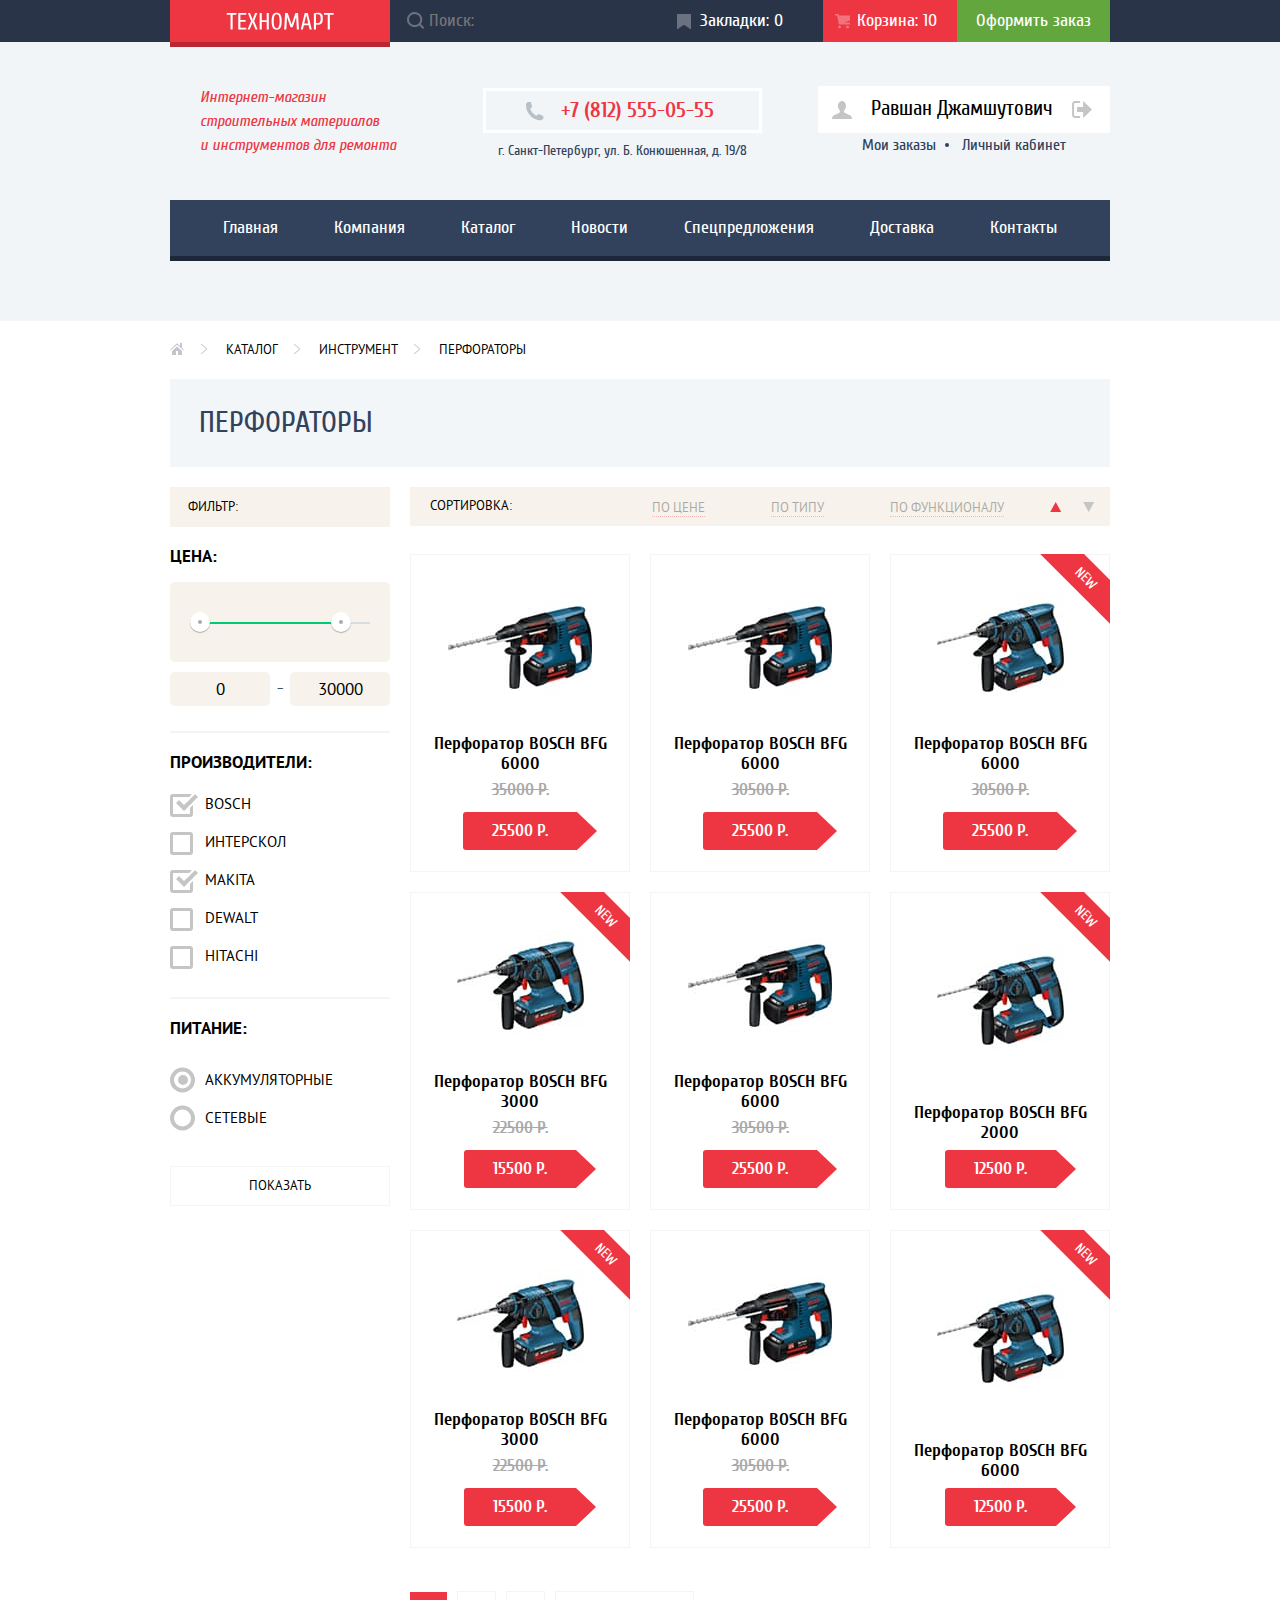
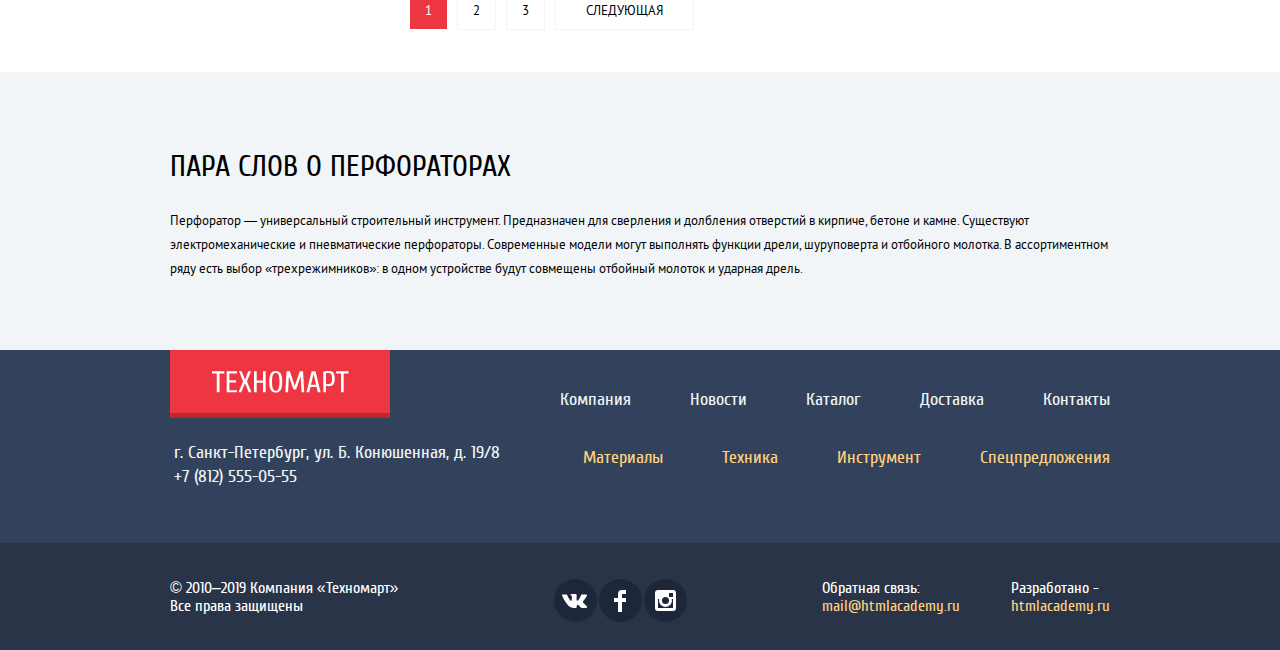
==== catalog.html @ 38447648 "Префиксы и минификация" ====
<!DOCTYPE html>
<html lang="ru">

<head>
  <meta charset="UTF-8" />
  <title>HTML Academy: Каталог</title>
  <link rel="stylesheet" href="css/normalize.css">
  <link rel="stylesheet" href="css/style.min.css">
</head>

<body class="page-body">
  <header class="header">
    <!-- HEADER -->
    <div class="header-top-wrapper">
      <div class="header-top container">
        <!-- Изображение-заглушка - логотип сайта -->
        <a class="header-logo" href="index.html"><img class="header-logo-img" src="img/header-logo.svg"
            alt="Логотип" /></a>

        <form class="search-form">
          <button class="main-search-btn" type="submit"><span class="visually-hidden">Найти</span></button>
          <input class="main-search" type="search" placeholder="Поиск:" id="search-input">
          <label class="visually-hidden" for="search-input">Введите название товара или раздела</label>
        </form>


        <!-- Ссылки на страницы: закладки, корзина и оформление заказа -->
        <a class="marks-link" href="">Закладки: 0</a>
        <a class="filled-cart cart-link" href="">Корзина: 10</a>
        <a class="checkout-link" href="">Оформить заказ</a>
      </div>
    </div>

    <div class="header-middle-wrapper container">
      <p class="header-slogan">
        <i class="header-slogan-text">Интернет-магазин строительных материалов <br>
          и инструментов для ремонта</i>
      </p>

      <!-- Секция: Как нас найти -->
      <div class="header-location">
        <h2 class="header-location-title visually-hidden">Как нас найти</h2>
        <a class="header-phone" href="tel:+78125550555">+7 (812) 555-05-55</a>
        <p class="header-adress">г. Санкт-Петербург, ул. Б. Конюшенная, д. 19/8</p>
      </div>

      <!-- Основное меню -->
      <div class="login catalog-login">
        <div class="user-links-wrapper">
          <a class="authorized-user" href="">Равшан Джамшутович</a>
          <a class="logout" href=""><span class="visually-hidden">Выйти</span></a>
        </div>
        <ul class="list-reset orders-personal-list">
          <li class="personal-list-item"><a class="orders" href="">Мои заказы</a></li>
          <li class="personal-list-item"><a class="personal-area" href="">Личный кабинет</a></li>
        </ul>
      </div>
    </div>

    <nav class="main-nav container">
      <ul class="list-reset main-nav-list">
        <li class="main-nav-item"><a class="main-nav-link" href="index.html">Главная</a></li>
        <li class="main-nav-item"><a class="main-nav-link" href="">Компания</a></li>
        <li class="main-nav-item"><a class="main-nav-link" href="catalog.html">Каталог</a></li>
        <li class="main-nav-item"><a class="main-nav-link" href="">Новости</a></li>
        <li class="main-nav-item"><a class="main-nav-link" href="">Спецпредложения</a></li>
        <li class="main-nav-item"><a class="main-nav-link" href="">Доставка</a></li>
        <li class="main-nav-item"><a class="main-nav-link" href="">Контакты</a></li>
      </ul>
    </nav>
  </header>

  <main>
    <!-- MAIN -->
    <div class="catalog-content-wrapper container">
      <div class="crumbs-title-wrapper">
        <h1 class="title catalog-product-title">Перфораторы</h1>

        <!-- "Хлебные крошки" -->
        <ul class="list-reset bread-crumbs">
          <li class="bread-crumbs-item">
            <a class="bread-crumbs-link tohome-link" href="index.html"><span class="visually-hidden">На
                главную</span></a>
          </li>
          <li class="bread-crumbs-item">
            <a class="bread-crumbs-link" href="catalog.html">Каталог</a>
          </li>
          <li class="bread-crumbs-item">
            <a class="bread-crumbs-link" href="">Инструмент</a>
          </li>
          <li class="bread-crumbs-item">
            <a class="bread-crumbs-link" href="">Перфораторы</a>
          </li>
        </ul>
      </div>

      <div class="filter-sort-product-wrapper">
        <!-- Фильтр товаров -->
        <section class="product-filter">
          <h2 class="product-filter-title">Фильтр:</h2>

          <form class="filter-price-slider" action="https://echo.htmlacademy.ru" method="get" target="_blank">
            <fieldset class="filter-fieldset filter-price">
              <legend class="filter-legend">Цена:</legend>

              <div class="range-filter">
                <div class="range-controls">
                  <div class="scale">
                    <div class="bar" style="
                      width: 70%;
                      margin-left: 10%;
                      "></div>
                  </div>
                  <div class="toggle toggle-min" tabindex="0" style="
                  left: 9%;
                  "></div>
                  <div class="toggle toggle-max" tabindex="0" style="
                  left: 73%;
                  "></div>
                </div>

                <div class="price-controls">
                  <input class="min-price" type="number" name="min-price" value="0">
                  <input class="max-price" type="number" name="max-price" value="30000">
                </div>
              </div>
            </fieldset>

            <fieldset class="filter-fieldset filter-producers">

              <legend class="filter-legend">Производители:</legend>
              <ul class="list-reset filter-list">
                <li class="filter-option filter-checkbox">
                  <input class="visually-hidden filter-input-checkbox filter-input" type="checkbox" name="bosch"
                    id="filter-bosch" checked>
                  <label class="filter-label" for="filter-bosch">Bosch</label>
                </li>
                <li class="filter-option filter-checkbox">
                  <input class="visually-hidden filter-input-checkbox filter-input" type="checkbox" name="interscol"
                    id="filter-interscol">
                  <label class="filter-label" for="filter-interscol">Интерскол</label>
                </li>
                <li class="filter-option filter-checkbox">
                  <input class="visually-hidden filter-input-checkbox filter-input" type="checkbox" name="makita"
                    id="filter-makita" checked>
                  <label class="filter-label" for="filter-makita">Makita</label>
                </li>
                <li class="filter-option filter-checkbox">
                  <input class="visually-hidden filter-input-checkbox filter-input" type="checkbox" name="dewalt"
                    id="filter-dewalt">
                  <label class="filter-label" for="filter-dewalt">DeWalt</label>
                </li>
                <li class="filter-option filter-checkbox">
                  <input class="visually-hidden filter-input-checkbox filter-input" type="checkbox" name="hitachi"
                    id="filter-hitachi">
                  <label class="filter-label" for="filter-hitachi">Hitachi</label>
                </li>
              </ul>
            </fieldset>

            <fieldset class="filter-fieldset filter-power-supply">
              <legend class="filter-legend">Питание:</legend>
              <ul class="list-reset filter-list">
                <li class="filter-option filter-radio">
                  <input class="visually-hidden filter-input-radio filter-input" type="radio" name="product-group"
                    value="accumulating" id="filter-accumulator" checked>
                  <label class="filter-label" for="filter-accumulator">Аккумуляторные</label>
                </li>
                <li class="filter-option filter-radio">
                  <input class="visually-hidden filter-input-radio filter-input" type="radio" name="product-group"
                    value="filter-mains" id="filter-mains">
                  <label class="filter-label" for="filter-mains">Сетевые</label>
                </li>
              </ul>
            </fieldset>
            <button type="submit" class="filter-button button">Показать</button>
          </form>
        </section>

        <div class="sort-product-wrapper">
          <!-- Сортировка товаров -->
          <section class="product-sort">
            <h2 class="product-sort-title">Сортировка:</h2>

            <!-- Список ссылок сортировки товаров -->
            <ul class="list-reset product-sort-list">
              <li class="product-sort-item">
                <a class="product-sort-link" href="">По цене</a>
              </li>
              <li class="product-sort-item">
                <a class="product-sort-link" href="">По типу</a>
              </li>
              <li class="product-sort-item">
                <a class="product-sort-link" href="">По функционалу</a>
              </li>
              <li class="product-sort-item">
                <a class="product-sort-link product-sort-more sort-active" href="">
                  <span class="visually-hidden">По возростанию</span>
                  <svg width="12" height="10" fill="#C5C5C5">
                    <path d=" M5.7 0l5.5 10H.2" /></svg>
                </a>
              </li>
              <li class="product-sort-item">
                <a class="product-sort-link product-sort-less" href="">
                  <span class="visually-hidden">По убыванию</span>
                  <svg width="12" height="10" viewBox="0 0 12 10" fill="#C5C5C5">
                    <path d=" M5.66241 10L0.162415 0H11.1624" />
                  </svg>

                </a>
              </li>
            </ul>
          </section>

          <!-- Список товаров -->
          <section class="product-catalog">
            <h2 class="main-product-list-title visually-hidden">Список инструментов</h2>
            <ul class="list-reset product-list">
              <li class="products-item">
                <article class="product-card">
                  <h3 class="product-card-title">Перфоратор BOSCH BFG 6000</h3>
                  <img class="product-img" src="img/popular-product-img-3.jpg" width="184" height="164"
                    alt="Товар перфоратор модели BOSCH BFG 9000">
                  <del class="product-card-old-price">35000 Р.</del>
                  <ins class="product-card-price">25500 Р.</ins>
                  <div class="product-card-buttons-wrapper">
                    <a class="button product-card-button-buy" href="">Купить</a>
                    <a class="button product-card-button-tomarks" href="">В закладки</a>
                  </div>
                </article>
              </li>
              <li class="products-item">
                <article class="product-card">
                  <h3 class="product-card-title">Перфоратор BOSCH BFG 6000</h3>
                  <img class="product-img" src="img/popular-product-img-3.jpg" width="127" height="112"
                    alt="Товар перфоратор модели BOSCH BFG 3000">
                  <del class="product-card-old-price">30500 Р.</del>
                  <ins class="product-card-price">25500 Р.</ins>
                  <div class="product-card-buttons-wrapper">
                    <a class="button product-card-button-buy" href="">Купить</a>
                    <a class="button product-card-button-tomarks" href="">В закладки</a>
                  </div>
                </article>
              </li>
              <li class="products-item new">
                <article class="product-card">
                  <h3 class="product-card-title">Перфоратор BOSCH BFG 6000</h3>
                  <img class="product-img" src="img/popular-product-img-2.jpg" width="144" height="128"
                    alt="Товар перфоратор модели BOSCH BFG 6000">
                  <del class="product-card-old-price">30500 Р.</del>
                  <ins class="product-card-price">25500 Р.</ins>
                  <div class="product-card-buttons-wrapper">
                    <a class="button product-card-button-buy" href="">Купить</a>
                    <a class="button product-card-button-tomarks" href="">В закладки</a>
                  </div>
                </article>
              </li>
              <li class="products-item new">
                <article class="product-card">
                  <h3 class="product-card-title">Перфоратор BOSCH BFG 3000</h3>
                  <img class="product-img" src="img/popular-product-img-2.jpg" width="184" height="164"
                    alt="Товар перфоратор модели BOSCH BFG 9000">
                  <del class="product-card-old-price">22500 Р.</del>
                  <ins class="product-card-price">15500 Р.</ins>
                  <div class="product-card-buttons-wrapper">
                    <a class="button product-card-button-buy" href="">Купить</a>
                    <a class="button product-card-button-tomarks" href="">В закладки</a>
                  </div>
                </article>
              </li>
              <li class="products-item">
                <article class="product-card">
                  <h3 class="product-card-title">Перфоратор BOSCH BFG 6000</h3>
                  <img class="product-img" src="img/popular-product-img-3.jpg" width="127" height="112"
                    alt="Товар перфоратор модели BOSCH BFG 3000">
                  <del class="product-card-old-price">30500 Р.</del>
                  <ins class="product-card-price">25500 Р.</ins>
                  <div class="product-card-buttons-wrapper">
                    <a class="button product-card-button-buy" href="">Купить</a>
                    <a class="button product-card-button-tomarks" href="">В закладки</a>
                  </div>
                </article>
              </li>
              <li class="products-item new">
                <article class="product-card">
                  <h3 class="product-card-title">Перфоратор BOSCH BFG 2000</h3>
                  <img class="product-img" src="img/popular-product-img-2.jpg" width="144" height="128"
                    alt="Товар перфоратор модели BOSCH BFG 6000">
                  <ins class="product-card-price">12500 Р.</ins>
                  <div class="product-card-buttons-wrapper">
                    <a class="button product-card-button-buy" href="">Купить</a>
                    <a class="button product-card-button-tomarks" href="">В закладки</a>
                  </div>
                </article>
              </li>
              <li class="products-item new">
                <article class="product-card">
                  <h3 class="product-card-title">Перфоратор BOSCH BFG 3000</h3>
                  <img class="product-img" src="img/popular-product-img-2.jpg" width="184" height="164"
                    alt="Товар перфоратор модели BOSCH BFG 9000">
                  <del class="product-card-old-price">22500 Р.</del>
                  <ins class="product-card-price">15500 Р.</ins>
                  <div class="product-card-buttons-wrapper">
                    <a class="button product-card-button-buy" href="">Купить</a>
                    <a class="button product-card-button-tomarks" href="">В закладки</a>
                  </div>
                </article>
              </li>
              <li class="products-item">
                <article class="product-card">
                  <h3 class="product-card-title">Перфоратор BOSCH BFG 6000</h3>
                  <img class="product-img" src="img/popular-product-img-3.jpg" width="127" height="112"
                    alt="Товар перфоратор модели BOSCH BFG 3000">
                  <del class="product-card-old-price">30500 Р.</del>
                  <ins class="product-card-price">25500 Р.</ins>
                  <div class="product-card-buttons-wrapper">
                    <a class="button product-card-button-buy" href="">Купить</a>
                    <a class="button product-card-button-tomarks" href="">В закладки</a>
                  </div>
                </article>
              </li>
              <li class="products-item new">
                <article class="product-card">
                  <h3 class="product-card-title">Перфоратор BOSCH BFG 6000</h3>
                  <img class="product-img" src="img/popular-product-img-2.jpg" width="144" height="128"
                    alt="Товар перфоратор модели BOSCH BFG 6000">
                  <ins class="product-card-price">12500 Р.</ins>
                  <div class="product-card-buttons-wrapper">
                    <a class="button product-card-button-buy" href="">Купить</a>
                    <a class="button product-card-button-tomarks" href="">В закладки</a>
                  </div>
                </article>
              </li>
            </ul>
            <!-- Пагинация -->
            <ul class="list-reset pagination">
              <li class="pagination-item">
                <a class="active-pagination pagination-link" href="catalog.html">1</a>
              </li>
              <li class="pagination-item">
                <a class="pagination-link" href="">2</a>
              </li>
              <li class="pagination-item">
                <a class="pagination-link" href="">3</a>
              </li>
              <li class="pagination-item">
                <a class="pagination-link pagination-next" href="">Следующая</a>
              </li>
            </ul>
          </section>
        </div>
      </div>
    </div>

    <section class="product-desc">
      <div class="product-desc-text container">
        <h2 class="title product-desc-title">Пара слов о перфораторах</h2>
        <p class="product-desc-text">Перфоратор — универсальный строительный инструмент. Предназначен для сверления и
          долбления отверстий в кирпиче, бетоне и камне.
          Существуют электромеханические и пневматические перфораторы. Современные модели могут выполнять функции дрели,
          шуруповерта и отбойного молотка.
          В ассортиментном ряду есть выбор «трехрежимников»: в одном устройстве будут совмещены отбойный молоток и
          ударная дрель.</p>
      </div>
    </section>
  </main>

  <footer class="page-footer footer">
    <!-- FOOTER -->
    <div class="footer-top-wrapper container">
      <a class="footer-logo" href="index.html"><img class="footer-logo-img" src="img/footer-logo.svg"
          alt="Логотип" /></a>

      <!-- Основное меню в футере навигационное меню -->
      <nav class="footer-nav">
        <ul class="list-reset footer-nav-list">
          <li class="footer-nav-item"><a class="footer-nav-link" href="">Компания</a></li>
          <li class="footer-nav-item"><a class="footer-nav-link" href="">Новости</a></li>
          <li class="footer-nav-item"><a class="footer-nav-link" href="catalog.html">Каталог</a></li>
          <li class="footer-nav-item"><a class="footer-nav-link" href="">Доставка</a></li>
          <li class="footer-nav-item"><a class="footer-nav-link" href="">Контакты</a></li>
        </ul>
      </nav>
    </div>

    <div class="footer-middle-wrapper container">
      <!-- Контактная информация -->
      <div class="footer-contacts">
        <p class="footer-adress">г. Санкт-Петербург, ул. Б. Конюшенная, д. 19/8</p>
        <a class="footer-phone" href="tel:+78125550555">+7 (812) 555-05-55</a>
      </div>

      <!-- Список ссылок на услуги -->
      <ul class="list-reset footer-extra-nav">
        <li class="footer-extra-nav-item"><a class="footer-extra-nav-link" href="">Материалы</a></li>
        <li class="footer-extra-nav-item"><a class="footer-extra-nav-link" href="">Техника</a></li>
        <li class="footer-extra-nav-item"><a class="footer-extra-nav-link" href="">Инструмент</a></li>
        <li class="footer-extra-nav-item"><a class="footer-extra-nav-link" href="">Спецпредложения</a></li>
      </ul>
    </div>

    <div class="footer-bottom">
      <div class="container">
        <div class="copyright">
          <!-- Секция: Авторские права -->
          <h2 class="copyright-title visually-hidden">Авторские права</h2>
          <p class="copyright-text">© 2010–2019 Компания «Техномарт»<br>
            Все права защищены</p>
        </div>

        <div class="socials">
          <!-- Секция: Ссылки на соцсети -->
          <h2 class="socials-title visually-hidden">Давайте дружить!</h2>
          <ul class="list-reset socials-list">
            <li class="socials-item"><a class="socials-link vk-link" href=""><img src="img/icon-vk.svg"
                  alt="Вконтакте"></a>
            </li>
            <li class="socials-item"><a class="socials-link fb-link" href=""><img src="img/icon-fb.svg"
                  alt="Facebook"></a>
            </li>
            <li class="socials-item"><a class="socials-link ig-link" href=""><img src="img/icon-insta.svg"
                  alt="Instagram"></a>
            </li>
          </ul>
        </div>

        <div class="feedback-madeby-wrapper">
          <!-- Ссылка-переход на электронную почту -->
          <p class="feedback">
            Обратная связь:
            <a class="feedback-link" href="mailto:mail@htmlacademy.ru">mail@htmlacademy.ru</a>
          </p>

          <!-- Ссылка на сайт -->
          <p class="madeby">
            Разработано -
            <a class="madeby-link" href="https://htmlacademy.ru/intensive/htmlcss">htmlacademy.ru</a>
          </p>
        </div>
      </div>
    </div>
  </footer>

  <section class="modal modal-cart">
    <h2 class="visually-hidden modal-cart-title">Добавление товара в карзину</h2>

    <p class="modal-cart-message">Товар добавлен в карзину!</p>

    <div class="modal-cart-bottom">
      <button class="button cart-checkout-button" type="button">Оформить заказ</button>
      <button class="button cart-continue-button" type="button">Продолжить покупки</button>
    </div>

    <button class="modal-close-button cart-close" type="button"><span class="visually-hidden">Закрыть</span></button>
  </section>

  <script src="js/modal-cart.min.js"></script>
</body>

</html>
---- css/style.min.css ----
@-webkit-keyframes bounce{0%{transform:translateY(-2000px) translateX(-50%)}70%{transform:translateY(30px) translateX(-50%)}90%{transform:translateY(-10px) translateX(-50%)}to{transform:translateY(0) translateX(-50%)}}@keyframes bounce{0%{transform:translateY(-2000px) translateX(-50%)}70%{transform:translateY(30px) translateX(-50%)}90%{transform:translateY(-10px) translateX(-50%)}to{transform:translateY(0) translateX(-50%)}}@-webkit-keyframes shake{0%,to{transform:translateX(-50%) translateX(0)}10%,30%,50%,70%,90%{transform:translateX(-50%) translateX(-5px)}20%,40%,60%,80%{transform:translateX(-50%) translateX(5px)}}@keyframes shake{0%,to{transform:translateX(-50%) translateX(0)}10%,30%,50%,70%,90%{transform:translateX(-50%) translateX(-5px)}20%,40%,60%,80%{transform:translateX(-50%) translateX(5px)}}:root{--basic-red: #ee3643;--basic-green: #63a63e;--filter-green: #00ca74;--basic-grey: #3d546f;--basic-greylight: #c5c5c5;--alt-grey: #32425c;--alt-grey-light: #a9a9a9;--tab-grey: #405069;--filter-grey: #d7dcde;--filter-toggle-grey: #ababab;--filter-active-grey: #b5b5b5;--basic-background: #f1f5f7;--alt-background: #293449;--title-background: #f9f5f0;--alt-title-background: #f2f6f8;--options-background: #f7f3ec;--white: #ffffff;--black: #000000;--special-yellow: #ffbf47;--special-blue: #3bbce3;--special-lilac: #dc91d8;--special-greenlight: #8ed78f;--special-yellowlight: #ffd180;--success: #5fbb2d;--warning: #ffbf47;--error: #ba2732;--hover-button-red: #ca2c37;--active-link-white: rgba(255, 255, 255, 0.5);--active-special-yellowlight: rgba(255, 209, 128, 0.5);--active-nav-grey: #1d2739;--active-buy-button-green: #518534;--grey-lighten: #ffffff @0% rgba(255, 255, 255, 0) @100%;--shadow-black: rgba(0, 0, 0, 0.3);--slider-alt-background-fisrt: #cab9a7;--slider-alt-background-second:  #654e46}*,::after,::before{box-sizing:border-box}@font-face{font-family:"Cuprum";font-style:normal;font-weight:400;src:local("Cuprum Regular"),local("Cuprum-Regular"),url(../fonts/cuprum.woff2) format("woff2"),url(../fonts/cuprum.woff) format("woff")}@font-face{font-family:"Cuprum";font-style:normal;font-weight:700;src:local("Cuprum Bold"),local("Cuprum-Bold"),url(../fonts/cuprumbold.woff2) format("woff2"),url(../fonts/cuprumbold.woff) format("woff")}@font-face{font-family:"Cuprum";font-style:italic;font-weight:400;src:local("Cuprum Italic"),local("Cuprum-Italic"),url(../fonts/cuprumitalic.woff2) format("woff2"),url(../fonts/cuprumitalic.woff) format("woff")}@font-face{font-family:"Cuprum";font-style:italic;font-weight:700;src:local("Cuprum Bold Italic"),local("Cuprum-BoldItalic"),url(../fonts/cuprumbolditalic.woff2) format("woff2"),url(../fonts/cuprumbolditalic.woff) format("woff")}@font-face{font-family:"PT Sans";font-style:normal;font-weight:400;src:local("PT Sans"),local("PTSans-Regular"),url(../fonts/ptsans.woff2) format("woff2"),url(../fonts/ptsans.woff) format("woff")}@font-face{font-family:"PT Sans";font-style:normal;font-weight:700;src:local("PT Sans Bold"),local("PTSans-Bold"),url(../fonts/ptsansbold.woff2) format("woff2"),url(../fonts/ptsansbold.woff) format("woff")}body{min-width:960px;margin:0;padding:0;font-family:"Cuprum","Arial",sans-serif;font-size:18px;line-height:24px;font-weight:400;color:var(--basic-grey);background-color:var(--white)}img{max-width:100%}a{text-decoration:none}.page{height:100%}.page-body{min-height:100%;display:grid;grid-template-rows:-webkit-min-content 1fr -webkit-min-content;grid-template-rows:min-content 1fr min-content;align-content:start}.list-reset{margin:0;padding:0;list-style:none}.visually-hidden{position:absolute;width:1px;height:1px;margin:-1px;border:0;padding:0;white-space:nowrap;-webkit-clip-path:inset(100%);clip-path:inset(100%);clip:rect(0 0 0 0);overflow:hidden}.container{width:960px;margin:0 auto;padding:0 10px}.button{font-family:"Cuprum","Arial",sans-serif;font-size:14px;font-weight:400;line-height:18px;color:var(--white);text-transform:uppercase;background-color:var(--basic-red);display:inline-block;vertical-align:top;width:192px;padding:10px 0;text-align:center}.button:hover{background-color:var(--hover-button-red)}.button:active{background-color:var(--error)}.product-card-button-buy{background-color:var(--basic-green);border-bottom:3px var(--active-buy-button-green) solid;border-radius:3px;margin-bottom:11px;padding:9px 20px 9px 30px;width:135px;height:36px;position:relative}.product-card-button-buy::before{content:"";position:absolute;width:15px;height:15px;left:27px;top:50%;transform:translateY(-50%);background-repeat:no-repeat;background-position:0 0;opacity:.3;background-image:url(../img/icon-cart.svg)}.product-card-button-buy:hover{background-color:var(--success)}.product-card-button-buy:active{background-color:var(--active-buy-button-green)}.product-card-button-tomarks{color:var(--alt-grey);background-color:transparent;border:3px var(--basic-green) solid;border-radius:2px;width:135px;min-height:36px;padding:9px 2px}.product-card-button-tomarks:hover{background-color:transparent;border-color:var(--basic-grey)}.product-card-button-tomarks:active{background-color:transparent;border-color:var(--basic-greylight)}.title{font-family:"Cuprum","Arial",sans-serif;font-size:30px;font-weight:400;line-height:30px;text-transform:uppercase}.title-button{background-color:var(--title-background);display:flex;flex-wrap:wrap;justify-content:space-between;align-items:center;padding:5px 14px 5px 28px}.header{font-family:"Cuprum","Arial",sans-serif;background-color:var(--basic-background);padding-bottom:60px}.header-top-wrapper{background-color:var(--alt-background)}.footer-logo,.header-logo{display:flex;flex-wrap:wrap;background-color:var(--basic-red)}.header-logo{width:220px;height:42px;position:relative}.header-logo:hover{opacity:.9}.header-logo::after{content:"";position:absolute;width:220px;height:5px;bottom:-5px;background-color:var(--error)}.header-logo-img{margin:auto}.header-top{display:flex;flex-wrap:wrap;justify-content:space-between}.main-search-btn{width:17px;height:17px;opacity:.3;background-color:transparent;border:0;background-image:url(../img/icon-search.svg);background-repeat:no-repeat;background-position:0 0;transform:translate(-3px,12px)}.search-form{flex-grow:1;display:flex;padding-left:20px}.main-search{min-height:42px;background-color:transparent;border:0;color:var(--white);width:100%}.main-search:focus{background-color:var(--white);color:var(--black)}.marks-link{font-size:18px;font-weight:400;line-height:24px;color:var(--white);position:relative}.cart-link{padding:9px 20px 9px 34px}.cart-link,.checkout-link{font-size:18px;font-weight:400;line-height:24px;color:var(--white);position:relative}.marks-link{padding:9px 40px 9px 35px}.filled-cart{background-color:var(--basic-red)}.checkout-link{background-color:var(--basic-green);padding:9px 19px}.cart-link::before,.marks-link::before{content:"";position:absolute;width:15px;height:15px;left:12px;top:50%;transform:translateY(-50%);background-repeat:no-repeat;background-position:0 0;opacity:.3}.marks-link::before{background-image:url(../img/icon-bookmark.svg)}.cart-link::before{background-image:url(../img/icon-cart.svg)}.cart-link:hover,.checkout-link:hover,.marks-link:hover{color:var(--white)}.checkout-link:hover{background-color:var(--success)}.cart-link:active,.checkout-link:active,.marks-link:active{color:var(--active-link-white)}.checkout-link:active{background-color:var(--basic-green)}.header-middle-wrapper{display:flex;flex-wrap:wrap;justify-content:space-between;margin-top:43px;margin-bottom:23px;padding:0}.header-slogan{width:197px;margin:0 0 0 40px}.header-slogan-text{font-size:16px;font-weight:400;line-height:23px;font-style:italic;color:var(--basic-red)}.header-location{text-align:center;margin:10px 0 0 40px}.header-phone{font-size:21px;font-weight:700;line-height:30px;color:var(--basic-red);border:var(--white) solid 3px;padding:7px 45px 8px 75px;position:relative}.header-phone::before{content:"";position:absolute;width:19px;height:19px;left:39px;top:50%;transform:translateY(-50%);background-repeat:no-repeat;background-position:0 0;background-image:url(../img/icon-phone.svg)}.header-adress{font-size:14px;font-weight:400;line-height:24px;color:var(--alt-grey)}.login{margin:15px 10px}.catalog-login{display:grid;grid-template-rows:1fr -webkit-min-content;grid-template-rows:1fr min-content;position:relative;margin:1px 10px 20px}.login-link,.signup-link{font-size:21px;font-weight:400;line-height:21px;color:var(--black);background-color:var(--white);margin-left:5px;position:relative}.signup-link{padding:10px 24px}.login-link{padding:12px 28px 12px 45px}.authorized-user::before,.login-link::before{position:absolute;content:"";width:20px;top:50%;transform:translateY(-50%)}.login-link::before{height:17px;left:19px;background-repeat:no-repeat;background-position:0 0;background-image:url(../img/icon-login.svg)}.authorized-user,.user-links-wrapper{background-color:var(--white);position:relative}.user-links-wrapper{display:flex;flex-wrap:wrap}.authorized-user{font-size:21px;font-weight:400;line-height:21px;color:var(--black);margin:0 auto;padding:12px 0 12px 53px}.authorized-user::before{height:18px;left:14px;background-image:url(../img/icon-user.svg)}.logout{width:20px;height:18px;margin:auto;padding:22px 37px 23px 20px;background-image:url(../img/icon-logout.svg);background-repeat:no-repeat;background-position:center}.orders-personal-list{display:flex;margin:0 auto;padding:0}.orders,.personal-area{font-size:16px;font-weight:400;line-height:18px;color:var(--alt-grey);padding:6px 13px}.personal-list-item{position:relative}.personal-list-item:not(:last-child)::after{content:"";position:absolute;top:50%;transform:translateY(-50%);right:0;width:4px;height:4px;border-radius:50%;background-color:var(--alt-grey)}.orders:hover,.personal-area:hover{color:var(--basic-red)}.authorized-user:active,.orders:active,.personal-area:active{color:var(--basic-greylight)}.login-link:hover,.signup-link:hover{color:var(--basic-red)}.login-link:active,.signup-link:active{color:var(--basic-greylight)}.main-nav-list{border-bottom:5px var(--active-nav-grey) solid;background-color:var(--alt-grey);display:flex;justify-content:space-around;padding:0 25px}.main-nav-link{font-size:18px;font-weight:400;line-height:24px;color:var(--white);display:block;padding:16px 27px}.main-nav-link:hover{color:var(--white);background-color:var(--alt-background)}.main-nav-link:active{color:var(--active-link-white);background-color:var(--active-nav-grey)}.promo{font-family:"Cuprum","Arial",sans-serif;padding-top:59px}.promo-list{display:grid;grid-template-columns:1fr 1fr 1fr;grid-template-rows:1fr 1fr 1fr;gap:20px}.promo-item{padding:20px 23px;position:relative;overflow:hidden}.promo-item:nth-child(1){background-color:var(--warning)}.promo-item::after{content:"";position:absolute;background-repeat:no-repeat;background-position:0 0}.promo-item:nth-child(1)::after{width:44px;height:65px;right:43px;top:31px;background-image:url(../img/promo-icon-1.svg)}.promo-item:nth-child(2){background-color:var(--special-blue)}.promo-item:nth-child(2)::after{width:75px;height:61px;right:31px;top:33px;background-image:url(../img/promo-icon-2.svg)}.promo-item:nth-child(3){background-color:var(--special-lilac)}.promo-item:nth-child(3)::after{width:78px;height:62px;right:31px;top:30px;background-image:url(../img/promo-icon-3.svg)}.promo-item:nth-child(4){background-color:var(--special-greenlight)}.promo-item:nth-child(4)::after{width:59px;height:78px;right:45px;top:26px;background-image:url(../img/promo-icon-4.svg)}.promo-item:nth-child(5){background-color:var(--special-yellow)}.promo-item:nth-child(5)::after{width:78px;height:63px;right:31px;top:33px;background-image:url(../img/promo-icon-5.svg)}.promo-item-title{font-weight:700;line-height:30px;font-size:24px;color:var(--white);margin:0 0 14px}.promo-item-link{font-size:14px;font-weight:400;line-height:28px;color:var(--white);text-transform:uppercase;background-color:var(--active-link-white);padding:5px 23px;display:inline-block;vertical-align:top;min-width:135px;text-align:center}.promo-item-link:hover{background-color:var(--basic-greylight)}.promo-item-link:active{background-color:var(--alt-grey-light)}.slider-item{grid-column:1/3;grid-row:2/4;background-color:var(--basic-grey);position:relative}.slide,.slider,.slider-list{height:100%}.slide:nth-child(1),.slide:nth-child(2){background-image:url(../img/slider-img-1.jpg);background-color:var(--slider-alt-background-first);background-repeat:no-repeat;padding:23px;position:relative}.slide:nth-child(2){display:none;background-image:url(../img/slider-img-2.jpg);background-color:var(--slider-alt-background-second)}.slide-text,.slide-title{color:var(--white);margin:0}.slide-title{font-size:36px;font-weight:700;line-height:36px;text-transform:uppercase}.slide-text{font-size:18px;font-weight:400;line-height:24px;padding:5px 0}.slide-button{position:absolute;bottom:0;margin-bottom:27px}.slider-button{cursor:pointer;position:absolute;width:22px;height:40px;background-color:transparent;border:0;color:transparent}.button-disabled{opacity:.5}.slider-arrow{top:54%;transform:translateY(-50%)}.slider-button-back{background-image:url(../img/icon-left.svg);left:0;margin-left:24px}.slider-button-next{background-image:url(../img/icon-right.svg);right:0;margin-right:20px}.popular-products{font-family:"PT Sans","Arial",sans-serif;padding-top:60px}.popular-products-list{display:flex;flex-wrap:wrap;justify-content:space-around;gap:20px;margin-top:20px}.popular-products-item{position:relative;width:220px;overflow:hidden}.popular-products-main-title{color:var(--alt-grey)}.product-card{display:flex;flex-wrap:wrap;flex-direction:column;text-align:center;border:1px var(--basic-background) solid;padding:6px 18px 21px;min-height:318px;position:relative}.producers-list-item:active,.producers-list-item:hover,.product-card:hover{box-shadow:0 1px 10px var(--shadow-black)}.product-card:hover .product-img{opacity:0}.product-card-buttons-wrapper{display:none;position:absolute;width:135px;top:38px;left:40px;right:40px}.product-card:hover .product-card-buttons-wrapper{display:block}.popular-products-item.new::after,.products-item.new::after,.promo-item.new::before{content:"New";font-family:"Cuprum","Arial",sans-serif;font-size:14px;padding:4px 64px 3px;text-transform:uppercase;position:absolute;transform:translate(50%) rotate(45deg);transform-origin:center top;top:13px;right:13px;text-align:center;color:var(--white);background-color:var(--basic-red)}.product-img{order:-1;margin:auto;-o-object-fit:contain;object-fit:contain;width:-webkit-min-content;width:-moz-min-content;width:min-content;height:-webkit-min-content;height:-moz-min-content;height:min-content}.product-card-title{font-size:18px;font-weight:700;line-height:20px;color:var(--black);margin:0 0 7px}.product-card-old-price,.product-card-price{font-size:17px;font-weight:700;line-height:18px}.product-card-old-price{color:var(--alt-grey-light);margin-bottom:13px}.product-card-price{color:var(--white);text-decoration:none;background-color:var(--basic-red);min-width:102px;margin:0 auto;padding:10px 29px;position:relative;border-radius:3px;border-top-right-radius:0;border-bottom-right-radius:0}.product-card-price::after{content:"";position:absolute;top:50%;left:100%;transform:translateY(-50%);border:19px solid transparent;border-left:20px solid var(--basic-red)}.popular-producers{padding-top:70px}.popular-producers-main-title{color:var(--alt-grey)}.producers-list{display:grid;grid-template-columns:repeat(4,1fr);gap:20px;margin-top:20px}.producers-list-item:active{opacity:.3}.producer-img-link{display:flex;flex-wrap:wrap;align-items:center;justify-content:center;height:145px;padding:15px;border:1px var(--basic-background) solid}.producer-img{-o-object-fit:contain;object-fit:contain;max-height:100%}.services{background-color:var(--basic-background);margin-top:70px;padding-top:64px;padding-bottom:100px}.services-main-title{margin:0 0 25px}.services-slogan{max-width:400px;margin:0 0 77px}.services-tabs-wrapper{display:grid;grid-template-columns:240px 1fr;position:relative}.services-tabs-list{position:relative;width:-webkit-min-content;width:-moz-min-content;width:min-content}.services-tab-link{min-width:240px;min-height:59px;border-top:1px var(--tab-grey) solid;border-bottom:1px var(--alt-background) solid}.services-tabs-list::before{content:"";position:absolute;width:10px;height:279px;right:0;top:-50px;background-image:url(../img/services-pattern.png)}.services-content-item{position:relative}.services-content-item::before{content:"";position:absolute;width:468px;height:261px;top:12px;right:1px;background-repeat:no-repeat;background-position:0 0;background-image:url(../img/services-img-1.png)}.services-content-item:not(:nth-child(1)){display:none}.services-main-title{color:var(--black)}.services-content-title{color:var(--alt-grey)}.services-content-text,.services-slogan{font-family:"PT Sans","Arial",sans-serif;font-size:13px;font-weight:400;line-height:24px;color:var(--black)}.services-content-list{margin-left:80px}.services-content-title{margin:0 0 20px}.services-content-text{margin:0;width:300px}.services-tab-link{font-family:"Cuprum","Arial",sans-serif;font-size:21px;font-weight:700;line-height:30px;color:var(--white);background-color:var(--alt-grey);display:block;width:196px;padding:13px 22px}.services-tab-link:hover{background-color:var(--alt-background)}.services-tab-link:active{color:var(--alt-grey);background-color:var(--white)}.about{padding-bottom:74px}.about .container{display:grid;grid-template-columns:1fr 1fr}.aboutus-main-title{color:var(--black);margin:70px 0 0}.about-desc,.about-item{font-weight:400;line-height:24px;color:var(--black)}.about-desc{font-family:"PT Sans","Arial",sans-serif;font-size:13px;margin:25px 0 0}.about-item{font-family:"Cuprum","Arial",sans-serif;font-size:18px;position:relative;padding-left:37px}.about-item:not(:last-child){margin-bottom:12px}.about-item::before{content:"";position:absolute;top:50%;transform:translateY(-50%);left:0;width:25px;height:2px;background-color:var(--basic-red)}.contacts{justify-self:end}.about-button{min-width:220px;margin-top:18px}.contacts-main-title{color:var(--black);margin:0;padding-top:70px}.contacts-desc{font-family:"PT Sans","Arial",sans-serif;font-size:13px;font-weight:400;line-height:24px;color:var(--black);margin:24px 0 0}.contacts-map-link{display:block;margin-top:32px}.contacts-button{width:100%;margin-top:15px}.footer{font-family:"Cuprum","Arial",sans-serif;background-color:var(--alt-grey)}.footer-logo{width:220px;height:63px;position:relative}.footer-logo::after{content:"";position:absolute;width:220px;height:5px;bottom:-5px;background-color:var(--error)}.footer-logo-img{margin:auto}.footer-top-wrapper{display:grid;grid-template-columns:220px 1fr;align-items:end;padding:0 10px}.footer-nav-list{display:flex;flex-wrap:wrap;justify-content:flex-end;margin-bottom:1px}.footer-nav-link{font-size:18px;font-weight:400;line-height:24px;color:var(--basic-background);margin-left:59px}.footer-nav-link:hover{text-decoration:underline}.footer-nav-link:active{color:var(--active-link-white)}.footer-middle-wrapper{display:grid;grid-template-columns:1fr 1fr;margin-top:28px}.footer-adress,.footer-phone{font-size:18px;font-weight:400;line-height:24px;color:var(--basic-background);margin:0 0 0 4px}.footer-extra-nav{display:flex;justify-content:flex-end;margin-top:5px}.footer-extra-nav-link{font-size:18px;font-weight:400;line-height:24px;color:var(--special-yellowlight);margin-left:59px}.footer-extra-nav-link:hover{text-decoration:underline}.footer-extra-nav-link:active{color:var(--active-special-yellowlight)}.footer-bottom{background-color:var(--alt-background);margin-top:54px;padding:36px 0 31px}.footer-bottom .container{display:grid;grid-template-columns:2fr 1.4fr 1fr}.copyright-text{font-size:16px;font-weight:400;line-height:18px;color:var(--white);margin:0}.socials-list{display:flex;flex-wrap:wrap}.socials-item{width:40px;height:40px;margin-right:5px}.socials-item:last-child{margin-right:0}.socials-link{display:flex;align-items:center;justify-content:center;width:43px;height:43px;border-radius:50%;color:inherit;background-color:var(--active-nav-grey)}.socials-link:active,.socials-link:hover{background-color:var(--basic-red)}.feedback-madeby-wrapper{display:flex}.feedback,.madeby{font-size:16px;font-weight:400;line-height:18px;color:var(--white);margin:0}.madeby{margin:0 0 0 51px}.feedback-link,.madeby-link{color:var(--special-yellowlight)}.feedback-link:hover,.madeby-link:hover{text-decoration:underline}.feedback-link:active,.madeby-link:active{color:var(--basic-red)}.catalog-content-wrapper{padding-bottom:50px}.crumbs-title-wrapper{display:grid}.catalog-product-title{background-color:var(--alt-title-background);color:var(--alt-grey);margin:0 0 20px;padding:29px 0 29px 29px}.bread-crumbs{display:flex;flex-wrap:wrap;padding:16px 0 18px;order:-1}.bread-crumbs-link{font-family:"PT Sans","Arial",sans-serif;font-size:13px;font-weight:400;line-height:18px;color:var(--black);text-transform:uppercase;padding:0 15px 0 26px}.tohome-link{padding:10px;margin-right:10px}.bread-crumbs-item{position:relative}.bread-crumbs-item::before{content:"";position:absolute;width:8px;height:12px;top:50%;transform:translateY(-50%);left:0;background-image:url(../img/icon-right-small.svg)}.bread-crumbs-item:nth-child(1)::before{width:14px;height:12px;background-image:url(../img/icon-home.svg);z-index:-999}.filter-sort-product-wrapper{display:grid;grid-template-columns:220px 1fr;align-content:start;gap:20px}.product-filter-title{font-family:"PT Sans","Arial",sans-serif;font-size:13px;font-weight:400;line-height:18px;color:var(--black);text-transform:uppercase;margin:0 0 14px;padding:11px 18px}.product-filter{width:220px}.filter-fieldset{padding:0;margin:0;border:0}.filter-price{padding-bottom:25px;border-bottom:2px var(--basic-background) solid}.range-filter{width:220px;margin-top:11px}.range-controls{position:relative;height:41px;margin-bottom:10px;padding:40px 20px;border-radius:5px}.bar,.scale{height:2px;background-color:var(--filter-grey)}.bar{width:70%;background-color:var(--filter-green)}.toggle{position:absolute;top:30px;left:0;width:20px;height:20px;padding:0;border:8px solid var(--white);background-color:var(--filter-toggle-grey);border-radius:50%;box-shadow:0 1px 1px 0 var(--shadow-black);cursor:pointer}.toggle-min{left:18px}.toggle-max{left:135px}.price-controls{display:flex;justify-content:space-between;position:relative}.price-controls::before{content:"-";position:absolute;top:5px;left:50%;transform:translateX(-50%)}.price-del{transform:translateY(25%)}.max-price,.min-price{font-family:"PT Sans","Arial",sans-serif;font-size:17px;font-weight:400;line-height:18px;color:var(--black);text-transform:uppercase;width:100px;padding:8px 10px;text-align:center;border:0;border-radius:5px;background-color:var(--options-background)}.max-price::-webkit-inner-spin-button,.max-price::-webkit-outer-spin-button,.min-price::-webkit-inner-spin-button,.min-price::-webkit-outer-spin-button{-webkit-appearance:none;margin:0}.max-price[type=number],.min-price[type=number]{-moz-appearance:textfield}.filter-producers{margin:14px 0;padding-bottom:13px;border-bottom:2px var(--basic-background) solid}.filter-legend{font-family:"PT Sans","Arial",sans-serif;font-size:17px;font-weight:700;line-height:30px;color:var(--black);text-transform:uppercase;margin:0}.filter-list{margin-top:17px}.filter-label{font-family:"PT Sans","Arial",sans-serif;font-size:15px;font-weight:400;line-height:19px;color:var(--black);text-transform:uppercase;position:relative;display:block;cursor:pointer;-webkit-user-select:none;-moz-user-select:none;user-select:none;padding-left:35px}.filter-input-checkbox+.filter-label::before{content:"";position:absolute;left:0;top:0;width:23px;height:23px;border:3px var(--basic-greylight) solid;border-radius:3px}.filter-input-checkbox:checked+.filter-label::after{content:"";position:absolute;top:0;left:6px;width:22px;height:17px;background-image:url(../img/filter-checkbox-checked-icon.svg);background-repeat:no-repeat;background-position:0 0}.filter-label:hover::before{border-color:var(--filter-active-grey)}.filter-input-checkbox:disabled+.filter-label,.filter-input-checkbox:disabled+.filter-label::before{opacity:.3}.filter-power-supply{padding:10px 0}.filter-input-radio+.filter-label::before{content:"";position:absolute;left:0;top:50%;transform:translateY(-50%);width:25px;height:25px;border:4px var(--basic-greylight) solid;border-radius:50%}.filter-input-radio:checked+.filter-label::after{content:"";position:absolute;top:50%;transform:translateY(-50%);left:8px;width:10px;height:10px;background-color:var(--basic-greylight);border-radius:50%}.filter-input-radio+.filter-label:hover::before{border-color:var(--filter-active-grey)}.filter-input-radio:disabled+.filter-label,.filter-input-radio:disabled+.filter-label::before{opacity:.3}.filter-option{margin-bottom:19px}.filter-button{font-family:"PT Sans","Arial",sans-serif;font-size:13px;font-weight:400;line-height:18px;color:var(--black);border:0;border:1px var(--basic-background) solid;background-color:transparent;width:100%;margin-top:10px}.filter-button:hover{background-color:transparent;border:1px var(--basic-red) solid}.product-filter-title,.product-sort,.range-controls{background-color:var(--options-background)}.product-sort{font-family:"PT Sans","Arial",sans-serif;display:flex;flex-wrap:wrap;justify-content:space-between;align-items:center;padding:7px 10px 8px 20px}.product-sort-title{font-size:13px;font-weight:400;line-height:18px;color:var(--black);text-transform:uppercase;margin:0}.product-sort-list{display:flex;flex-wrap:wrap}.product-sort-link{font-size:13px;font-weight:400;line-height:18px;color:var(--black);text-transform:uppercase;opacity:.3;border-bottom:var(--basic-red) dotted 1px;margin-left:66px}.product-sort-link:hover{opacity:1;border-bottom:var(--basic-red) solid 1px}.product-sort-link:active{color:var(--basic-red);opacity:1;border-bottom:none}.product-sort-less,.product-sort-more{opacity:1;border:0}.product-sort-more{margin-left:46px}.product-sort-less{margin-left:21px;margin-right:5px}.product-sort-less:active,.product-sort-less:hover,.product-sort-more:active,.product-sort-more:hover{border:0}.product-sort-less.sort-active path,.product-sort-more.sort-active path{fill:var(--basic-red)}.product-sort-less:hover path,.product-sort-more:hover path{fill:var(--black)}.product-sort-less:active,.product-sort-more:active{opacity:1;color:var(--basic-red)}.product-list{display:grid;grid-template-columns:1fr 1fr 1fr;gap:20px;margin-top:28px}.products-item{position:relative;overflow:hidden}.pagination{display:flex;flex-wrap:wrap;margin-top:50px}.pagination-link{font-family:"PT Sans","Arial",sans-serif;font-size:13px;font-weight:400;line-height:18px;color:var(--black);text-transform:uppercase;margin-right:10px;padding:10px 15px;border:1px var(--basic-background) solid}.pagination-next{padding:10px 30px}.active-pagination{color:var(--white);background-color:var(--basic-red);border:0}.product-desc{font-family:"PT Sans","Arial",sans-serif;background-color:var(--basic-background);padding:80px 0 56px}.product-desc-title{color:var(--black);margin:0 0 27px}.product-desc-text{font-size:13px;font-weight:400;line-height:24px;color:var(--black)}.modal{display:none;color:var(--black);background-color:var(--white);background-position:0 0;background-repeat:repeat;box-shadow:0 5px 12px var(--shadow-black);position:fixed}.modal-show{display:block;-webkit-animation:bounce .6s;animation:bounce .6s}.modal-error{-webkit-animation:shake .6s;animation:shake .6s}.modal-write-us{width:620px;border-top:7px var(--basic-red) solid;top:50%;left:50%;transform:translateX(-50%)}.write-us-form{width:460px;margin:39px auto 0}.write-us-form-list{display:grid;grid-template-columns:220px 220px;gap:20px}.write-us-label{display:block;margin:0 0 11px}.write-us-input,.write-us-user-text{border:2px var(--basic-greylight) solid;border-radius:3px}.write-us-input{width:100%;min-height:18px;padding:7px 12px}.write-us-user-text{max-width:440px;max-height:100px;padding:7px 8px 7px 12px}.write-us-bottom{box-sizing:content-box;width:100%;margin-top:37px;margin-left:-80px;padding:37px 80px;background-color:var(--basic-background)}.modal-write-us-button{display:block;width:100%;border:0;margin:auto}.modal-close-button{position:absolute;top:0;right:0;width:21px;height:21px;margin:14px 11px;cursor:pointer;border:0;background-color:transparent;background-image:url(../img/icon-close.svg);background-repeat:no-repeat;background-position:0 0}.modal-cart,.modal-map{left:50%;transform:translateX(-50%);border-top:7px var(--basic-red) solid}.modal-map{width:943px;height:447px;top:50%}.modal-cart{width:620px;top:655px}.modal-cart-message{font-family:"Cuprum","Arial",sans-serif;font-size:24px;font-weight:700;line-height:24px;color:var(--black);text-align:center;margin:0;padding:60px 0;position:relative}.modal-cart-message::before{content:"";position:absolute;width:66px;height:66px;left:81px;top:50%;transform:translateY(-50%);background-image:url(../img/icon-modal-cart-mark.svg)}.modal-cart-bottom{display:flex;flex-wrap:wrap;justify-content:space-around;padding:37px 105px;margin:0 auto;background-color:var(--basic-background)}.cart-checkout-button,.cart-continue-button{border:0}.cart-continue-button{background-color:var(--white);color:var(--black)}.cart-continue-button:hover{background-color:var(--basic-red);color:var(--white)}.cart-continue-button:active{background-color:var(--error);color:var(--white)}
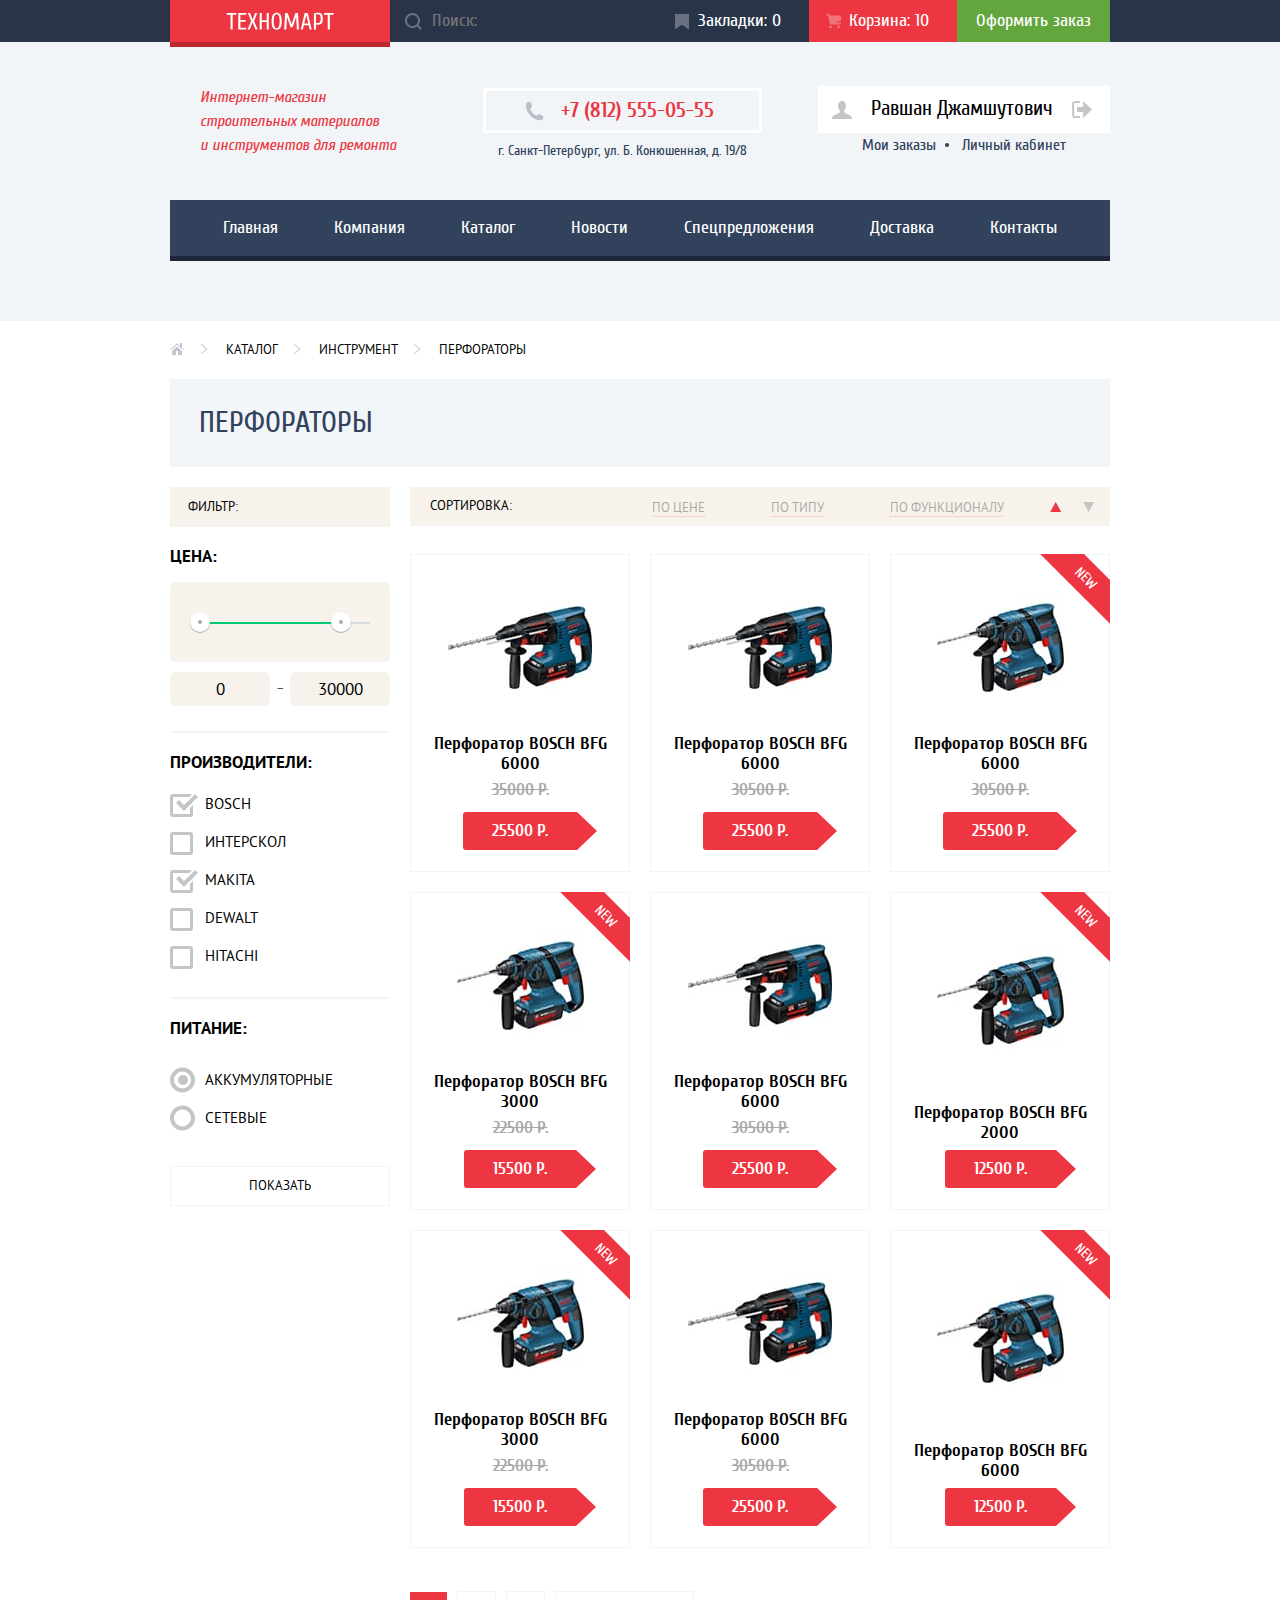
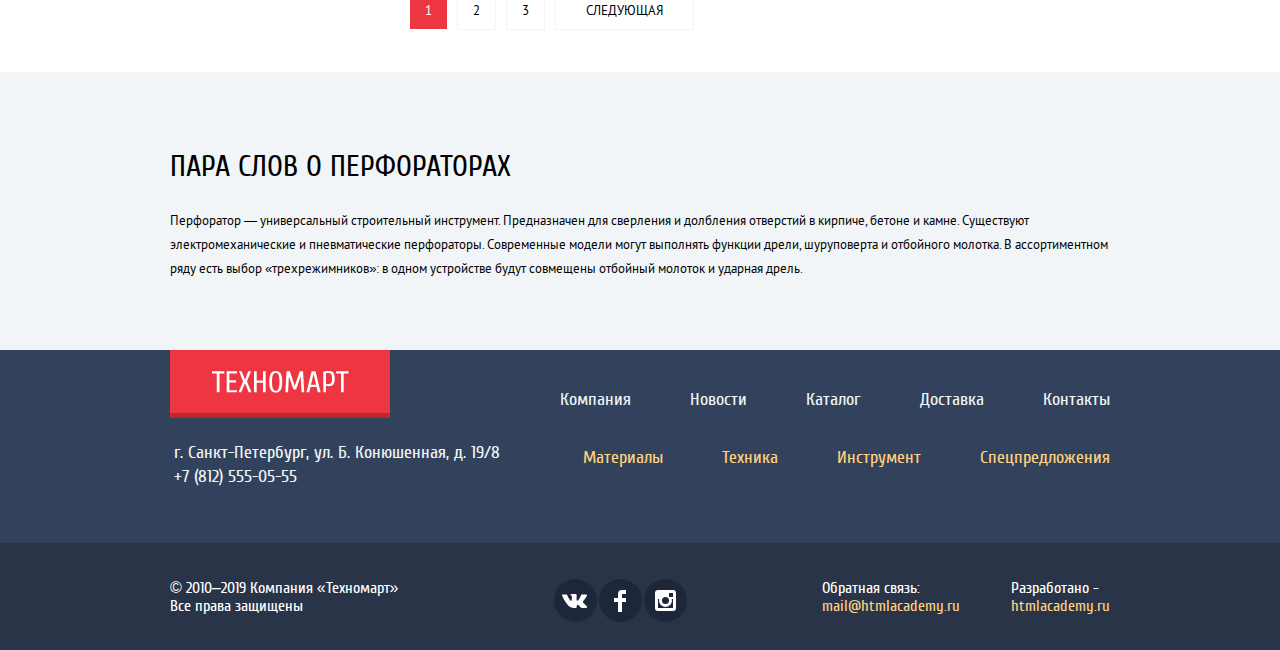
==== commit 54670ae9: "Проблемы с состояниями" ====
--- a/catalog.html
+++ b/catalog.html
@@ -4,8 +4,8 @@
 <head>
   <meta charset="UTF-8" />
   <title>HTML Academy: Каталог</title>
-  <link rel="stylesheet" href="css/normalize.css">
-  <link rel="stylesheet" href="css/style.min.css">
+  <link rel="stylesheet" href="css/normalize.min.css">
+  <link rel="stylesheet" href="css/style.css">
 </head>
 
 <body class="page-body">
@@ -18,8 +18,12 @@
             alt="Логотип" /></a>
 
         <form class="search-form">
-          <button class="main-search-btn" type="submit"><span class="visually-hidden">Найти</span></button>
           <input class="main-search" type="search" placeholder="Поиск:" id="search-input">
+          <button class="main-search-btn" type="submit"><span class="visually-hidden">Найти</span><svg width="17"
+              height="17" fill="none" xmlns="http://www.w3.org/2000/svg">
+              <path fill-rule="evenodd" clip-rule="evenodd"
+                d="M13.5 12l3.5 3.6-1.4 1.4-3.6-3.5a7.5 7.5 0 0 1-12-6A7.5 7.5 0 1 1 13.5 12zm-6-10a5.5 5.5 0 1 0 0 11 5.5 5.5 0 0 0 0-11z"
+                fill="#fff" /></svg></button>
           <label class="visually-hidden" for="search-input">Введите название товара или раздела</label>
         </form>
 
@@ -47,7 +51,10 @@
       <!-- Основное меню -->
       <div class="login catalog-login">
         <div class="user-links-wrapper">
-          <a class="authorized-user" href="">Равшан Джамшутович</a>
+          <a class="authorized-user" href=""><svg class="authorized-user-icon" width="20" height="18" fill="none" xmlns="http://www.w3.org/2000/svg">
+              <path
+                d="M17.9 14.2a22 22 0 0 1-5.2-2.4c-.7-.5-.8-1.6-.5-2.4A5.5 5.5 0 0 0 14 5C14 2.3 12.2 0 10 0S6 2.3 6 5c0 1.9.7 3.5 1.8 4.4.3.8.2 1.9-.5 2.4-1 .7-3 1.6-5.2 2.4C0 14.9 0 18 0 18h20s0-3.1-2.1-3.8z"
+                fill="#C5C5C5" /></svg>Равшан Джамшутович</a>
           <a class="logout" href=""><span class="visually-hidden">Выйти</span></a>
         </div>
         <ul class="list-reset orders-personal-list">
@@ -224,7 +231,7 @@
                   <del class="product-card-old-price">35000 Р.</del>
                   <ins class="product-card-price">25500 Р.</ins>
                   <div class="product-card-buttons-wrapper">
-                    <a class="button product-card-button-buy" href="">Купить</a>
+                    <a class="button product-card-button-buy" href="mycart.html">Купить</a>
                     <a class="button product-card-button-tomarks" href="">В закладки</a>
                   </div>
                 </article>
@@ -237,7 +244,7 @@
                   <del class="product-card-old-price">30500 Р.</del>
                   <ins class="product-card-price">25500 Р.</ins>
                   <div class="product-card-buttons-wrapper">
-                    <a class="button product-card-button-buy" href="">Купить</a>
+                    <a class="button product-card-button-buy" href="mycart.html">Купить</a>
                     <a class="button product-card-button-tomarks" href="">В закладки</a>
                   </div>
                 </article>
@@ -250,7 +257,7 @@
                   <del class="product-card-old-price">30500 Р.</del>
                   <ins class="product-card-price">25500 Р.</ins>
                   <div class="product-card-buttons-wrapper">
-                    <a class="button product-card-button-buy" href="">Купить</a>
+                    <a class="button product-card-button-buy" href="mycart.html">Купить</a>
                     <a class="button product-card-button-tomarks" href="">В закладки</a>
                   </div>
                 </article>
@@ -263,7 +270,7 @@
                   <del class="product-card-old-price">22500 Р.</del>
                   <ins class="product-card-price">15500 Р.</ins>
                   <div class="product-card-buttons-wrapper">
-                    <a class="button product-card-button-buy" href="">Купить</a>
+                    <a class="button product-card-button-buy" href="mycart.html">Купить</a>
                     <a class="button product-card-button-tomarks" href="">В закладки</a>
                   </div>
                 </article>
@@ -276,7 +283,7 @@
                   <del class="product-card-old-price">30500 Р.</del>
                   <ins class="product-card-price">25500 Р.</ins>
                   <div class="product-card-buttons-wrapper">
-                    <a class="button product-card-button-buy" href="">Купить</a>
+                    <a class="button product-card-button-buy" href="mycart.html">Купить</a>
                     <a class="button product-card-button-tomarks" href="">В закладки</a>
                   </div>
                 </article>
@@ -288,7 +295,7 @@
                     alt="Товар перфоратор модели BOSCH BFG 6000">
                   <ins class="product-card-price">12500 Р.</ins>
                   <div class="product-card-buttons-wrapper">
-                    <a class="button product-card-button-buy" href="">Купить</a>
+                    <a class="button product-card-button-buy" href="mycart.html">Купить</a>
                     <a class="button product-card-button-tomarks" href="">В закладки</a>
                   </div>
                 </article>
@@ -301,7 +308,7 @@
                   <del class="product-card-old-price">22500 Р.</del>
                   <ins class="product-card-price">15500 Р.</ins>
                   <div class="product-card-buttons-wrapper">
-                    <a class="button product-card-button-buy" href="">Купить</a>
+                    <a class="button product-card-button-buy" href="mycart.html">Купить</a>
                     <a class="button product-card-button-tomarks" href="">В закладки</a>
                   </div>
                 </article>
@@ -314,7 +321,7 @@
                   <del class="product-card-old-price">30500 Р.</del>
                   <ins class="product-card-price">25500 Р.</ins>
                   <div class="product-card-buttons-wrapper">
-                    <a class="button product-card-button-buy" href="">Купить</a>
+                    <a class="button product-card-button-buy" href="mycart.html">Купить</a>
                     <a class="button product-card-button-tomarks" href="">В закладки</a>
                   </div>
                 </article>
@@ -326,7 +333,7 @@
                     alt="Товар перфоратор модели BOSCH BFG 6000">
                   <ins class="product-card-price">12500 Р.</ins>
                   <div class="product-card-buttons-wrapper">
-                    <a class="button product-card-button-buy" href="">Купить</a>
+                    <a class="button product-card-button-buy" href="mycart.html">Купить</a>
                     <a class="button product-card-button-tomarks" href="">В закладки</a>
                   </div>
                 </article>
--- a/css/style.css
+++ b/css/style.css
@@ -0,0 +1,2066 @@
+/* Custom properties */
+:root {
+  --basic-red: #ee3643;
+  --basic-green: #63a63e;
+  --filter-green: #00ca74;
+  --basic-grey: #3d546f;
+  --basic-greylight: #c5c5c5;
+  --alt-grey: #32425c;
+  --alt-grey-light: #a9a9a9;
+  --tab-grey: #405069;
+  --filter-grey: #d7dcde;
+  --filter-toggle-grey: #ababab;
+  --filter-active-grey: #b5b5b5;
+  --basic-background: #f1f5f7;
+  --alt-background: #293449;
+  --alt-background-dark: #161D29;
+  --title-background: #f9f5f0;
+  --alt-title-background: #f2f6f8;
+  --options-background: #f7f3ec;
+  --white: #ffffff;
+  --black: #000000;
+  --special-yellow: #ffbf47;
+  --special-blue: #3bbce3;
+  --special-lilac: #dc91d8;
+  --special-greenlight: #8ed78f;
+  --special-yellowlight: #ffd180;
+  --success: #5fbb2d;
+  --warning: #ffbf47;
+  --error: #ba2732;
+  --hover-button-red: #ca2c37;
+  --active-link-white: rgba(255, 255, 255, 0.5);
+  --active-special-yellowlight: rgba(255, 209, 128, 0.5);
+  --active-nav-grey: #1d2739;
+  --active-buy-button-green: #518534;
+  --grey-lighten: #ffffff @0% rgba(255, 255, 255, 0) @100%;
+  --shadow-black: rgba(0, 0, 0, 0.3);
+}
+
+*,
+*::after,
+*::before {
+  box-sizing: border-box;
+}
+
+/* FONTS */
+
+/* Cuprum-Regular */
+@font-face {
+  font-family: "Cuprum";
+  font-style: normal;
+  font-weight: 400;
+  src: local("Cuprum Regular"), local("Cuprum-Regular"),
+    url("../fonts/cuprum.woff2") format("woff2"),
+    url("../fonts/cuprum.woff") format("woff");
+}
+
+/* Cuprum-Bold */
+@font-face {
+  font-family: "Cuprum";
+  font-style: normal;
+  font-weight: 700;
+  src: local("Cuprum Bold"), local("Cuprum-Bold"),
+    url("../fonts/cuprumbold.woff2") format("woff2"),
+    url("../fonts/cuprumbold.woff") format("woff");
+}
+
+/* Cuprum-Italic */
+@font-face {
+  font-family: "Cuprum";
+  font-style: italic;
+  font-weight: 400;
+  src: local("Cuprum Italic"), local("Cuprum-Italic"),
+    url("../fonts/cuprumitalic.woff2") format("woff2"),
+    url("../fonts/cuprumitalic.woff") format("woff");
+}
+
+/* Cuprum-BoldItalic */
+@font-face {
+  font-family: "Cuprum";
+  font-style: italic;
+  font-weight: 700;
+  src: local("Cuprum Bold Italic"), local("Cuprum-BoldItalic"),
+    url("../fonts/cuprumbolditalic.woff2") format("woff2"),
+    url("../fonts/cuprumbolditalic.woff") format("woff");
+}
+
+/* PT Sans-Regular */
+@font-face {
+  font-family: "PT Sans";
+  font-style: normal;
+  font-weight: 400;
+  src: local("PT Sans"), local("PTSans-Regular"),
+    url("../fonts/ptsans.woff2") format("woff2"),
+    url("../fonts/ptsans.woff") format("woff");
+}
+
+/* PT Sans-Bold */
+@font-face {
+  font-family: "PT Sans";
+  font-style: normal;
+  font-weight: 700;
+  src: local("PT Sans Bold"), local("PTSans-Bold"),
+    url("../fonts/ptsansbold.woff2") format("woff2"),
+    url("../fonts/ptsansbold.woff") format("woff");
+}
+
+/* STYLES */
+body {
+  min-width: 960px;
+  margin: 0;
+  padding: 0;
+  font-family: "Cuprum", "Arial", sans-serif;
+  font-size: 18px;
+  line-height: 24px;
+  font-weight: 400;
+  color: var(--basic-grey);
+  background-color: var(--white);
+}
+img {
+  max-width: 100%;
+}
+a {
+  text-decoration: none;
+}
+
+.page {
+  height: 100%;
+}
+
+.page-body {
+  min-height: 100%;
+  display: grid;
+  grid-template-rows: min-content 1fr min-content;
+  align-content: start;
+}
+
+.list-reset {
+  margin: 0;
+  padding: 0;
+  list-style: none;
+}
+
+.visually-hidden {
+  position: absolute;
+  width: 1px;
+  height: 1px;
+  margin: -1px;
+  border: 0;
+  padding: 0;
+  white-space: nowrap;
+  clip-path: inset(100%);
+  clip: rect(0 0 0 0);
+  overflow: hidden;
+}
+
+.container {
+  width: 960px;
+  margin: 0 auto;
+  padding: 0 10px;
+}
+
+/* BUTTONS */
+.button {
+  font-family: "Cuprum", "Arial", sans-serif;
+  font-size: 14px;
+  font-weight: 400;
+  line-height: 18px;
+  color: var(--white);
+  text-transform: uppercase;
+  background-color: var(--basic-red);
+  display: inline-block;
+  width: 192px;
+  padding: 10px 0;
+  text-align: center;
+}
+
+.button:hover {
+  background-color: var(--hover-button-red);
+}
+
+.button:active {
+  background-color: var(--error);
+}
+
+.product-card-button-buy {
+  background-color: var(--basic-green);
+  border-bottom: 3px var(--active-buy-button-green) solid;
+  border-radius: 3px;
+  margin-bottom: 11px;
+  padding: 9px 20px 9px 30px;
+  width: 135px;
+  height: 36px;
+  position: relative;
+}
+
+.product-card-button-buy::before {
+  content: "";
+  position: absolute;
+  width: 15px;
+  height: 15px;
+  left: 27px;
+  top: 50%;
+  transform: translateY(-50%);
+  background-repeat: no-repeat;
+  background-position: 0 0;
+  opacity: 0.3;
+  background-image: url("../img/icon-cart.svg");
+}
+
+.product-card-button-buy:hover {
+  background-color: var(--success);
+}
+
+.product-card-button-buy:active {
+  background-color: var(--active-buy-button-green);
+}
+
+.product-card-button-tomarks {
+  color: var(--alt-grey);
+  background-color: transparent;
+  border: 3px var(--basic-green) solid;
+  border-radius: 2px;
+  width: 135px;
+  min-height: 36px;
+  padding: 9px 2px;
+}
+
+.product-card-button-tomarks:hover {
+  background-color: transparent;
+  border-color: var(--basic-grey);
+}
+
+.product-card-button-tomarks:active {
+  background-color: transparent;
+  border-color: var(--basic-greylight);
+}
+
+.title {
+  font-family: "Cuprum", "Arial", sans-serif;
+  font-size: 30px;
+  font-weight: 400;
+  line-height: 30px;
+  text-transform: uppercase;
+}
+
+.title-button {
+  background-color: var(--title-background);
+  display: flex;
+  flex-wrap: wrap;
+  justify-content: space-between;
+  align-items: center;
+  padding: 5px 14px 5px 28px;
+}
+
+/* INDEX PAGE STYLES */
+.header {
+  font-family: "Cuprum", "Arial", sans-serif;
+  background-color: var(--basic-background);
+  padding-bottom: 60px;
+}
+
+.header-top-wrapper {
+  background-color: var(--alt-background);
+}
+
+.header-logo,
+.footer-logo {
+  display: flex;
+  flex-wrap: wrap;
+  background-color: var(--basic-red);
+}
+
+.header-logo {
+  width: 220px;
+  height: 42px;
+  position: relative;
+}
+
+.header-logo:active {
+  opacity: 0.9;
+}
+
+.header-logo::after {
+  content: "";
+  position: absolute;
+  width: 220px;
+  height: 5px;
+  bottom: -5px;
+  background-color: var(--error);
+}
+
+.header-logo-img {
+  margin: auto;
+}
+
+.header-top {
+  display: flex;
+  flex-wrap: wrap;
+  justify-content: space-between;
+}
+
+.main-search-btn {
+  position: absolute;
+  width: 17px;
+  height: 17px;
+  opacity: 0.3;
+  background-color: transparent;
+  border: none;
+  transform: translate(9px, 12px);
+}
+
+.search-form {
+  flex-grow: 1;
+  display: flex;
+  justify-content: flex-start;
+  position: relative;
+}
+
+.main-search {
+  min-height: 42px;
+  background-color: transparent;
+  border: none;
+  color: var(--white);
+  width: 100%;
+  padding-left: 42px;
+}
+
+.main-search::placeholder {
+  opacity: 1;
+}
+
+.main-search:hover + .main-search-btn {
+  opacity: 1;
+}
+
+.main-search:focus {
+  background-color: var(--white);
+  color: var(--black);
+}
+
+.main-search:focus + .main-search-btn {
+  opacity: 1;
+}
+
+.main-search:focus + .main-search-btn path {
+  fill: var(--basic-red);
+}
+
+.marks-link,
+.cart-link,
+.checkout-link {
+  font-size: 18px;
+  font-weight: 400;
+  line-height: 24px;
+  color: var(--white);
+  padding: 9px 28px 9px 40px;
+  position: relative;
+}
+
+.filled-cart {
+  background-color: var(--basic-red);
+}
+
+.checkout-link {
+  background-color: var(--basic-green);
+  padding: 9px 19px;
+}
+
+.marks-link::before,
+.cart-link::before {
+  content: "";
+  position: absolute;
+  width: 15px;
+  height: 15px;
+  left: 17px;
+  top: 50%;
+  transform: translateY(-50%);
+  background-repeat: no-repeat;
+  background-position: 0 0;
+  opacity: 0.3;
+}
+
+.marks-link::before {
+  background-image: url("../img/icon-bookmark.svg");
+}
+
+.cart-link::before {
+  background-image: url("../img/icon-cart.svg");
+}
+
+.marks-link:hover,
+.cart-link:hover,
+.checkout-link:hover {
+  color: var(--white);
+}
+
+.marks-link:hover::before,
+.cart-link:hover::before {
+  opacity: 1;
+}
+
+.marks-link:hover,
+.cart-link:hover {
+  background-color: var(--alt-background-dark);
+}
+
+.checkout-link:hover {
+  background-color: var(--success);
+}
+
+.marks-link:active,
+.cart-link:active,
+.checkout-link:active {
+  color: var(--active-link-white);
+}
+
+.checkout-link:active {
+  background-color: var(--basic-green);
+}
+
+.header-middle-wrapper {
+  display: flex;
+  flex-wrap: wrap;
+  justify-content: space-between;
+  margin-top: 43px;
+  margin-bottom: 23px;
+  padding: 0;
+}
+
+.header-slogan {
+  width: 197px;
+  margin: 0;
+  margin-left: 40px;
+}
+
+.header-slogan-text {
+  font-size: 16px;
+  font-weight: 400;
+  line-height: 23px;
+  font-style: italic;
+  color: var(--basic-red);
+}
+
+.header-location {
+  text-align: center;
+  margin: 10px 0 0 40px;
+}
+
+.header-phone {
+  font-size: 21px;
+  font-weight: 700;
+  line-height: 30px;
+  color: var(--basic-red);
+  border: var(--white) solid 3px;
+  padding: 7px 45px 8px 75px;
+  position: relative;
+}
+
+.header-phone::before {
+  content: "";
+  position: absolute;
+  width: 19px;
+  height: 19px;
+  left: 39px;
+  top: 50%;
+  transform: translateY(-50%);
+  background-repeat: no-repeat;
+  background-position: 0 0;
+  background-image: url("../img/icon-phone.svg");
+}
+
+.header-adress {
+  font-size: 14px;
+  font-weight: 400;
+  line-height: 24px;
+  color: var(--alt-grey);
+}
+
+.login {
+  margin: 15px 10px;
+}
+
+.catalog-login {
+  display: grid;
+  grid-template-rows: 1fr min-content;
+  position: relative;
+  margin: 1px 10px 20px;
+}
+
+.login-link,
+.signup-link {
+  font-size: 21px;
+  font-weight: 400;
+  line-height: 21px;
+  color: var(--black);
+  background-color: var(--white);
+  margin-left: 5px;
+  padding: 10px 24px;
+  position: relative;
+}
+
+.login-link {
+  padding: 12px 28px 12px 45px;
+}
+
+.login-link:hover .login-link-icon path {
+  fill: var(--basic-grey);
+}
+
+.login-link:active .login-link-icon path {
+  fill: var(--basic-greylight);
+}
+
+.login-link-icon {
+  content: "";
+  position: absolute;
+  left: 19px;
+  top: 50%;
+  transform: translateY(-50%);
+}
+
+.user-links-wrapper {
+  display: flex;
+  flex-wrap: wrap;
+  background-color: var(--white);
+  position: relative;
+}
+
+.authorized-user {
+  font-size: 21px;
+  font-weight: 400;
+  line-height: 21px;
+  color: var(--black);
+  background-color: var(--white);
+  margin: 0 auto;
+  padding: 12px 0px 12px 53px;
+  position: relative;
+}
+
+.authorized-user:hover .authorized-user-icon path{
+  fill: var(--basic-grey);
+}
+
+.authorized-user:active .authorized-user-icon path{
+  fill: var(--basic-greylight);
+}
+
+.authorized-user-icon {
+  position: absolute;
+  content: "";
+  top: 50%;
+  left: 14px;
+  transform: translateY(-50%);
+}
+
+.logout {
+  width: 20px;
+  height: 18px;
+  margin: auto;
+  padding: 22px 37px 23px 20px;
+  background-image: url("../img/icon-logout.svg");
+  background-repeat: no-repeat;
+  background-position: center;
+}
+
+.orders-personal-list {
+  display: flex;
+  margin: 0 auto;
+  padding: 0;
+}
+
+.orders,
+.personal-area {
+  font-size: 16px;
+  font-weight: 400;
+  line-height: 18px;
+  color: var(--alt-grey);
+  padding: 6px 13px;
+}
+
+.personal-list-item {
+  position: relative;
+}
+
+.personal-list-item:not(:last-child)::after {
+  content: "";
+  position: absolute;
+  top: 50%;
+  transform: translateY(-50%);
+  right: 0;
+  width: 4px;
+  height: 4px;
+  border-radius: 50%;
+  background-color: var(--alt-grey);
+}
+
+.orders:hover,
+.personal-area:hover {
+  color: var(--basic-red);
+}
+
+.authorized-user:active,
+.orders:active,
+.personal-area:active {
+  color: var(--basic-greylight);
+}
+
+.login-link:hover,
+.signup-link:hover {
+  color: var(--basic-red);
+}
+
+.login-link:active,
+.signup-link:active {
+  color: var(--basic-greylight);
+}
+
+.main-nav-list {
+  background-color: var(--alt-grey);
+  display: flex;
+  flex-wrap: wrap;
+  justify-content: space-around;
+  padding: 0 25px;
+  border-bottom: 5px var(--active-nav-grey) solid;
+}
+
+.main-nav-link {
+  font-size: 18px;
+  font-weight: 400;
+  line-height: 24px;
+  color: var(--white);
+  display: block;
+  padding: 16px 27px;
+}
+
+.main-nav-link:hover {
+  background-color: var(--alt-background);
+}
+
+.main-nav-link:active {
+  color: var(--active-link-white);
+  background-color: var(--active-nav-grey);
+}
+
+/* SECTION: promo */
+.promo {
+  font-family: "Cuprum", "Arial", sans-serif;
+  padding-top: 59px;
+}
+
+.promo-list {
+  display: grid;
+  grid-template-columns: 1fr 1fr 1fr;
+  grid-template-rows: 1fr 1fr 1fr;
+  gap: 20px;
+}
+
+.promo-item {
+  padding: 20px 23px;
+  position: relative;
+  overflow: hidden;
+}
+
+.promo-item:nth-child(1) {
+  background-color: var(--warning);
+}
+
+.promo-item::after {
+  content: "";
+  position: absolute;
+  background-repeat: no-repeat;
+  background-position: 0 0;
+}
+
+.promo-item:nth-child(1)::after {
+  width: 44px;
+  height: 65px;
+  right: 43px;
+  top: 31px;
+  background-image: url("../img/promo-icon-1.svg");
+}
+
+.promo-item:nth-child(2) {
+  background-color: var(--special-blue);
+}
+
+.promo-item:nth-child(2)::after {
+  width: 75px;
+  height: 61px;
+  right: 31px;
+  top: 33px;
+  background-image: url("../img/promo-icon-2.svg");
+}
+
+.promo-item:nth-child(3) {
+  background-color: var(--special-lilac);
+}
+
+.promo-item:nth-child(3)::after {
+  width: 78px;
+  height: 62px;
+  right: 31px;
+  top: 30px;
+  background-image: url("../img/promo-icon-3.svg");
+}
+
+.promo-item:nth-child(4) {
+  background-color: var(--special-greenlight);
+}
+
+.promo-item:nth-child(4)::after {
+  width: 59px;
+  height: 78px;
+  right: 45px;
+  top: 26px;
+  background-image: url("../img/promo-icon-4.svg");
+}
+
+.promo-item:nth-child(5) {
+  background-color: var(--special-yellow);
+}
+
+.promo-item:nth-child(5)::after {
+  width: 78px;
+  height: 63px;
+  right: 31px;
+  top: 33px;
+  background-image: url("../img/promo-icon-5.svg");
+}
+
+.promo-item-title {
+  font-weight: 700;
+  line-height: 30px;
+  font-size: 24px;
+  color: var(--white);
+  margin: 0;
+  margin-bottom: 14px;
+}
+
+.promo-item-link {
+  font-size: 14px;
+  font-weight: 400;
+  line-height: 28px;
+  color: var(--white);
+  text-transform: uppercase;
+  background-color: var(--active-link-white);
+  padding: 5px 23px;
+  display: inline-block;
+  min-width: 135px;
+  text-align: center;
+}
+
+.promo-item-link:hover {
+  background-color: var(--basic-greylight);
+}
+
+.promo-item-link:active {
+  background-color: var(--alt-grey-light);
+}
+
+.slider-item {
+  grid-column: 1 / 3;
+  grid-row: 2 / 4;
+  background-color: var(--basic-grey);
+  position: relative;
+}
+
+.slider,
+.slider-list,
+.slide {
+  height: 100%;
+}
+
+.slide:nth-child(1) {
+  background-image: url("../img/slider-img-1.jpg");
+  background-repeat: no-repeat;
+  padding: 23px;
+  position: relative;
+}
+
+/* Скрыл для удобства */
+.slide:nth-child(2) {
+  display: none;
+  background-image: url("../img/slider-img-2.jpg");
+}
+
+.slide-title {
+  font-size: 36px;
+  font-weight: 700;
+  line-height: 36px;
+  color: var(--white);
+  text-transform: uppercase;
+  margin: 0;
+}
+
+.slide-text {
+  font-size: 18px;
+  font-weight: 400;
+  line-height: 24px;
+  color: var(--white);
+  margin: 0;
+  padding: 5px 0;
+}
+
+.slide-button {
+  position: absolute;
+  bottom: 0;
+  margin-bottom: 27px;
+}
+
+.slider-button {
+  cursor: pointer;
+  position: absolute;
+  width: 22px;
+  height: 40px;
+  background-color: transparent;
+  border: none;
+  color: transparent;
+}
+
+.button-disabled {
+  opacity: 0.5;
+}
+
+.slider-arrow {
+  top: 54%;
+  transform: translateY(-50%);
+}
+
+.slider-button-back {
+  background-image: url("../img/icon-left.svg");
+  left: 0;
+  margin-left: 24px;
+}
+
+.slider-button-next {
+  background-image: url("../img/icon-right.svg");
+  right: 0;
+  margin-right: 20px;
+}
+
+/* SECTION: popular-products */
+.popular-products {
+  font-family: "PT Sans", "Arial", sans-serif;
+  padding-top: 60px;
+}
+
+.popular-products-list {
+  display: flex;
+  flex-wrap: wrap;
+  justify-content: space-around;
+  gap: 20px;
+  margin-top: 20px;
+}
+
+.popular-products-item {
+  position: relative;
+  width: 220px;
+  overflow: hidden;
+}
+
+.popular-products-main-title {
+  color: var(--alt-grey);
+}
+
+.product-card {
+  display: flex;
+  flex-wrap: wrap;
+  flex-direction: column;
+  text-align: center;
+  border: 1px var(--basic-background) solid;
+  padding: 6px 18px 21px;
+  min-height: 318px;
+  position: relative;
+}
+
+.popular-products-item:hover,
+.products-item:hover {
+  box-shadow: 0 1px 10px var(--shadow-black);
+}
+
+.product-card:hover .product-img {
+  opacity: 0;
+}
+
+.product-card-buttons-wrapper {
+  display: none;
+  position: absolute;
+  width: 135px;
+  top: 38px;
+  left: 40px;
+  right: 40px;
+}
+
+.product-card:hover .product-card-buttons-wrapper {
+  display: block;
+}
+
+.promo-item.new::before,
+.popular-products-item.new::after,
+.products-item.new::after {
+  content: "New";
+  font-family: "Cuprum", "Arial", sans-serif;
+  font-size: 14px;
+  padding: 4px 64px 3px;
+  text-transform: uppercase;
+  position: absolute;
+  transform: translate(50%) rotate(45deg);
+  transform-origin: center top;
+  top: 13px;
+  right: 13px;
+  text-align: center;
+  color: var(--white);
+  background-color: var(--basic-red);
+}
+
+.product-img {
+  order: -1;
+  margin: auto;
+  object-fit: contain;
+  width: min-content;
+  height: min-content;
+}
+
+.product-card-title {
+  font-size: 18px;
+  font-weight: 700;
+  line-height: 20px;
+  color: var(--black);
+  margin: 0;
+  margin-bottom: 7px;
+}
+
+.product-card-old-price {
+  font-size: 17px;
+  font-weight: 700;
+  line-height: 18px;
+  color: var(--alt-grey-light);
+  margin-bottom: 13px;
+}
+
+.product-card-price {
+  font-size: 17px;
+  font-weight: 700;
+  line-height: 18px;
+  color: var(--white);
+  text-decoration: none;
+  background-color: var(--basic-red);
+  min-width: 102px;
+  margin: 0 auto;
+  padding: 10px 29px;
+  position: relative;
+  border-radius: 3px;
+  border-top-right-radius: 0;
+  border-bottom-right-radius: 0;
+}
+
+.product-card-price::after {
+  content: "";
+  position: absolute;
+  top: 50%;
+  left: 100%;
+  transform: translateY(-50%);
+  border: 19px solid transparent;
+  border-left: 20px solid var(--basic-red);
+}
+
+/* SECTION: popular-producers */
+.popular-producers {
+  padding-top: 70px;
+}
+
+.popular-producers-main-title {
+  color: var(--alt-grey);
+}
+
+.producers-list {
+  display: grid;
+  grid-template-columns: repeat(4, 1fr);
+  gap: 20px;
+  margin-top: 20px;
+}
+
+.producers-list-item:hover {
+  box-shadow: 0 1px 10px var(--shadow-black);
+}
+
+.producers-list-item:active {
+  box-shadow: 0 1px 10px var(--shadow-black);
+  opacity: 0.3;
+}
+
+.producer-img-link {
+  display: flex;
+  flex-wrap: wrap;
+  align-items: center;
+  justify-content: center;
+  height: 145px;
+  padding: 15px;
+  border: 1px var(--basic-background) solid;
+}
+
+.producer-img {
+  object-fit: contain;
+  max-height: 100%;
+}
+
+/* SECTION: services */
+.services {
+  background-color: var(--basic-background);
+  margin-top: 70px;
+  padding-top: 64px;
+  padding-bottom: 100px;
+}
+
+.services-main-title {
+  margin: 0;
+  margin-bottom: 25px;
+}
+
+.services-slogan {
+  max-width: 400px;
+  margin: 0;
+  margin-bottom: 77px;
+}
+
+.services-tabs-wrapper {
+  display: grid;
+  grid-template-columns: 240px 1fr;
+  position: relative;
+}
+
+.services-tabs-list {
+  position: relative;
+  width: min-content;
+}
+
+.services-tab-link {
+  min-width: 240px;
+  min-height: 59px;
+  border-top: 1px var(--tab-grey) solid;
+  border-bottom: 1px var(--alt-background) solid;
+}
+
+.services-tabs-list::before {
+  content: "";
+  position: absolute;
+  width: 10px;
+  height: 279px;
+  right: 0;
+  top: -50px;
+  background-image: url("../img/services-pattern.png");
+}
+
+/* Скрыл для удобства */
+.services-content-item {
+  position: relative;
+}
+
+.services-content-item::before {
+  content: "";
+  position: absolute;
+  width: 468px;
+  height: 261px;
+  top: 12px;
+  right: 1px;
+  background-repeat: no-repeat;
+  background-position: 0 0;
+  background-image: url("../img/services-img-1.png");
+}
+
+.services-content-item:not(:nth-child(1)) {
+  display: none;
+}
+
+.services-main-title {
+  color: var(--black);
+}
+
+.services-content-title {
+  color: var(--alt-grey);
+}
+
+.services-slogan,
+.services-content-text {
+  font-family: "PT Sans", "Arial", sans-serif;
+  font-size: 13px;
+  font-weight: 400;
+  line-height: 24px;
+  color: var(--black);
+}
+
+.services-content-list {
+  margin-left: 80px;
+}
+
+.services-content-title {
+  margin: 0;
+  margin-bottom: 20px;
+}
+
+.services-content-text {
+  margin: 0;
+  width: 300px;
+}
+
+.services-tab-link {
+  font-family: "Cuprum", "Arial", sans-serif;
+  font-size: 21px;
+  font-weight: 700;
+  line-height: 30px;
+  color: var(--white);
+  background-color: var(--alt-grey);
+  display: block;
+  width: 196px;
+  padding: 13px 22px;
+}
+
+.services-tab-link:hover {
+  background-color: var(--alt-background);
+}
+.services-tab-link:active {
+  color: var(--alt-grey);
+  background-color: var(--white);
+}
+
+/* SECTION: about */
+.about {
+  padding-bottom: 74px;
+}
+
+.about .container {
+  display: grid;
+  grid-template-columns: 1fr 1fr;
+}
+
+.aboutus-main-title {
+  color: var(--black);
+  margin: 0;
+  margin-top: 70px;
+}
+
+.about-desc {
+  font-family: "PT Sans", "Arial", sans-serif;
+  font-size: 13px;
+  font-weight: 400;
+  line-height: 24px;
+  color: var(--black);
+  margin: 0;
+  margin-top: 25px;
+}
+
+.about-item {
+  font-family: "Cuprum", "Arial", sans-serif;
+  font-size: 18px;
+  font-weight: 400;
+  line-height: 24px;
+  color: var(--black);
+  position: relative;
+  padding-left: 37px;
+}
+
+.about-item:not(:last-child) {
+  margin-bottom: 12px;
+}
+
+.about-item::before {
+  content: "";
+  position: absolute;
+  top: 50%;
+  transform: translateY(-50%);
+  left: 0;
+  width: 25px;
+  height: 2px;
+  background-color: var(--basic-red);
+}
+
+.contacts {
+  justify-self: end;
+}
+
+.about-button {
+  min-width: 220px;
+  margin-top: 18px;
+}
+
+/* SECTION: contacts */
+.contacts-main-title {
+  color: var(--black);
+  margin: 0;
+  padding-top: 70px;
+}
+
+.contacts-desc {
+  font-family: "PT Sans", "Arial", sans-serif;
+  font-size: 13px;
+  font-weight: 400;
+  line-height: 24px;
+  color: var(--black);
+  margin: 0;
+  margin-top: 24px;
+}
+
+.contacts-map-link {
+  display: block;
+  margin-top: 32px;
+}
+
+.contacts-button {
+  width: 100%;
+  margin-top: 15px;
+}
+
+/* FOOTER */
+.footer {
+  font-family: "Cuprum", "Arial", sans-serif;
+  background-color: var(--alt-grey);
+}
+
+.footer-logo {
+  width: 220px;
+  height: 63px;
+  position: relative;
+}
+
+.footer-logo::after {
+  content: "";
+  position: absolute;
+  width: 220px;
+  height: 5px;
+  bottom: -5px;
+  background-color: var(--error);
+}
+
+.footer-logo-img {
+  margin: auto;
+}
+
+.footer-top-wrapper {
+  display: grid;
+  grid-template-columns: 220px 1fr;
+  align-items: end;
+  padding: 0 10px;
+}
+
+.footer-nav-list {
+  display: flex;
+  flex-wrap: wrap;
+  justify-content: flex-end;
+  margin-bottom: 1px;
+}
+
+.footer-nav-link {
+  font-size: 18px;
+  font-weight: 400;
+  line-height: 24px;
+  color: var(--basic-background);
+  margin-left: 59px;
+}
+
+.footer-nav-link:hover {
+  text-decoration: underline;
+}
+
+.footer-nav-link:active {
+  color: var(--active-link-white);
+}
+
+.footer-middle-wrapper {
+  display: grid;
+  grid-template-columns: 1fr 1fr;
+  margin-top: 28px;
+}
+
+.footer-adress,
+.footer-phone {
+  font-size: 18px;
+  font-weight: 400;
+  line-height: 24px;
+  color: var(--basic-background);
+  margin: 0 0 0 4px;
+}
+
+.footer-extra-nav {
+  display: flex;
+  justify-content: flex-end;
+  margin-top: 5px;
+}
+
+.footer-extra-nav-link {
+  font-size: 18px;
+  font-weight: 400;
+  line-height: 24px;
+  color: var(--special-yellowlight);
+  margin-left: 59px;
+}
+
+.footer-extra-nav-link:hover {
+  text-decoration: underline;
+}
+
+.footer-extra-nav-link:active {
+  color: var(--active-special-yellowlight);
+}
+
+.footer-bottom {
+  background-color: var(--alt-background);
+  margin-top: 54px;
+  padding: 36px 0 31px;
+}
+
+.footer-bottom .container {
+  display: grid;
+  grid-template-columns: 2fr 1.4fr 1fr;
+}
+
+.copyright-text {
+  font-size: 16px;
+  font-weight: 400;
+  line-height: 18px;
+  color: var(--white);
+  margin: 0;
+}
+
+.socials-list {
+  display: flex;
+  flex-wrap: wrap;
+}
+
+.socials-item {
+  width: 40px;
+  height: 40px;
+  margin-right: 5px;
+}
+
+.socials-item:last-child {
+  margin-right: 0;
+}
+
+.socials-link {
+  display: flex;
+  align-items: center;
+  justify-content: center;
+  width: 43px;
+  height: 43px;
+  border-radius: 50%;
+  color: inherit;
+  background-color: var(--active-nav-grey);
+}
+
+.socials-link:hover,
+.socials-link:active {
+  background-color: var(--basic-red);
+}
+
+.feedback-madeby-wrapper {
+  display: flex;
+}
+
+.feedback,
+.madeby {
+  font-size: 16px;
+  font-weight: 400;
+  line-height: 18px;
+  color: var(--white);
+  margin: 0;
+}
+
+.madeby {
+  margin-left: 51px;
+}
+
+.feedback-link,
+.madeby-link {
+  color: var(--special-yellowlight);
+}
+
+.feedback-link:hover,
+.madeby-link:hover {
+  text-decoration: underline;
+}
+
+.feedback-link:active,
+.madeby-link:active {
+  color: var(--basic-red);
+}
+
+/* CATALOG PAGE STYLES */
+.catalog-content-wrapper {
+  padding-bottom: 50px;
+}
+
+.crumbs-title-wrapper {
+  display: grid;
+}
+
+.catalog-product-title {
+  background-color: var(--alt-title-background);
+  color: var(--alt-grey);
+  margin: 0 0 20px 0;
+  padding: 29px 0 29px 29px;
+}
+
+.bread-crumbs {
+  display: flex;
+  flex-wrap: wrap;
+  padding: 16px 0 18px;
+  order: -1;
+}
+
+.bread-crumbs-link {
+  font-family: "PT Sans", "Arial", sans-serif;
+  font-size: 13px;
+  font-weight: 400;
+  line-height: 18px;
+  color: var(--black);
+  text-transform: uppercase;
+  padding: 0 15px 0 26px;
+}
+
+.tohome-link {
+  padding: 10px;
+  margin-right: 10px;
+}
+
+.bread-crumbs-item {
+  position: relative;
+}
+
+.bread-crumbs-item::before {
+  content: "";
+  position: absolute;
+  width: 8px;
+  height: 12px;
+  top: 50%;
+  transform: translateY(-50%);
+  left: 0;
+  background-image: url("../img/icon-right-small.svg");
+}
+
+.bread-crumbs-item:nth-child(1)::before {
+  width: 14px;
+  height: 12px;
+  background-image: url("../img/icon-home.svg");
+  z-index: -999;
+}
+
+.filter-sort-product-wrapper {
+  display: grid;
+  grid-template-columns: 220px 1fr;
+  align-content: start;
+  gap: 20px;
+}
+
+.range-controls,
+.product-filter-title,
+.product-sort {
+  background-color: var(--options-background);
+}
+
+.product-filter-title {
+  font-family: "PT Sans", "Arial", sans-serif;
+  font-size: 13px;
+  font-weight: 400;
+  line-height: 18px;
+  color: var(--black);
+  text-transform: uppercase;
+  margin: 0;
+  margin-bottom: 14px;
+  padding: 11px 18px;
+}
+
+.product-filter {
+  width: 220px;
+}
+
+.filter-fieldset  {
+  padding: 0;
+  margin: 0;
+  border: none;
+}
+
+.filter-price {
+  padding-bottom: 25px;
+  border-bottom: 2px var(--basic-background) solid;
+}
+
+.range-filter {
+  width: 220px;
+  margin-top: 11px;
+}
+
+.range-controls {
+  position: relative;
+  height: 41px;
+  margin-bottom: 10px;
+  padding: 40px 20px;
+  border-radius: 5px;
+  background-color: var(--options-background);
+}
+
+.scale {
+  height: 2px;
+  background-color: var(--filter-grey);
+}
+
+.bar {
+  width: 70%;
+  height: 2px;
+  background-color: var(--filter-green);
+}
+
+.toggle {
+  position: absolute;
+  top: 30px;
+  left: 0;
+  width: 20px;
+  height: 20px;
+  padding: 0;
+  border: 8px solid var(--white);
+  background-color: var(--filter-toggle-grey);
+  border-radius: 50%;
+  box-shadow: 0 1px 1px 0 var(--shadow-black);
+  cursor: pointer;
+}
+
+.toggle-min {
+  left: 18px;
+}
+
+.toggle-max {
+  left: 135px;
+}
+
+.price-controls {
+  display: flex;
+  justify-content: space-between;
+  position: relative;
+}
+
+.price-controls::before {
+  content: "-";
+  position: absolute;
+  top: 5px;
+  left: 50%;
+  transform: translateX(-50%);
+}
+
+.price-del {
+  transform: translateY(25%);
+}
+
+.min-price,
+.max-price {
+  font-family: "PT Sans", "Arial", sans-serif;
+  font-size: 17px;
+  font-weight: 400;
+  line-height: 18px;
+  color: var(--black);
+  text-transform: uppercase;
+  width: 100px;
+  padding: 8px 10px;
+  text-align: center;
+  border: none;
+  border-radius: 5px;
+  background-color: var(--options-background);
+}
+
+.min-price::-webkit-outer-spin-button,
+.max-price::-webkit-outer-spin-button,
+.min-price::-webkit-inner-spin-button,
+.max-price::-webkit-inner-spin-button {
+  -webkit-appearance: none;
+  margin: 0;
+}
+
+.min-price[type="number"],
+.max-price[type="number"] {
+  -moz-appearance: textfield;
+}
+
+.filter-producers {
+  margin: 14px 0;
+  padding-bottom: 13px;
+  border-bottom: 2px var(--basic-background) solid;
+}
+
+.filter-legend {
+  font-family: "PT Sans", "Arial", sans-serif;
+  font-size: 17px;
+  font-weight: 700;
+  line-height: 30px;
+  color: var(--black);
+  text-transform: uppercase;
+  margin: 0;
+}
+
+.filter-list {
+  margin-top: 17px;
+}
+
+.filter-label {
+  font-family: "PT Sans", "Arial", sans-serif;
+  font-size: 15px;
+  font-weight: 400;
+  line-height: 19px;
+  color: var(--black);
+  text-transform: uppercase;
+  position: relative;
+  display: block;
+  cursor: pointer;
+  user-select: none;
+  padding-left: 35px;
+}
+
+.filter-input-checkbox + .filter-label::before {
+  content: "";
+  position: absolute;
+  left: 0;
+  top: 0;
+  width: 23px;
+  height: 23px;
+  border: 3px var(--basic-greylight) solid;
+  border-radius: 3px;
+}
+
+.filter-input-checkbox:checked + .filter-label::after {
+  content: "";
+  position: absolute;
+  top: 0px;
+  left: 6px;
+  width: 22px;
+  height: 17px;
+  background-image: url("../img/filter-checkbox-checked-icon.svg");
+  background-repeat: no-repeat;
+  background-position: 0 0;
+}
+
+.filter-label:hover::before {
+  border-color: var(--filter-active-grey);
+}
+
+.filter-input-checkbox:disabled + .filter-label,
+.filter-input-checkbox:disabled + .filter-label::before {
+  opacity: 0.3;
+}
+
+.filter-power-supply {
+  padding: 10px 0;
+}
+
+.filter-input-radio + .filter-label::before {
+  content: "";
+  position: absolute;
+  left: 0;
+  top: 50%;
+  transform: translateY(-50%);
+  width: 25px;
+  height: 25px;
+  border: 4px var(--basic-greylight) solid;
+  border-radius: 50%;
+}
+
+.filter-input-radio:checked + .filter-label::after {
+  content: "";
+  position: absolute;
+  top: 50%;
+  transform: translateY(-50%);
+  left: 8px;
+  width: 10px;
+  height: 10px;
+  background-color: var(--basic-greylight);
+  border-radius: 50%;
+}
+
+.filter-input-radio + .filter-label:hover::before {
+  border-color: var(--filter-active-grey);
+}
+
+.filter-input-radio:disabled + .filter-label,
+.filter-input-radio:disabled + .filter-label::before {
+  opacity: 0.3;
+}
+
+.filter-option {
+  margin-bottom: 19px;
+}
+
+.filter-button {
+  font-family: "PT Sans", "Arial", sans-serif;
+  font-size: 13px;
+  font-weight: 400;
+  line-height: 18px;
+  color: var(--black);
+  border: none;
+  border: 1px var(--basic-background) solid;
+  background-color: transparent;
+  width: 100%;
+  margin-top: 10px;
+}
+
+.filter-button:hover {
+  background-color: transparent;
+  border: 1px var(--basic-red) solid;
+}
+
+.range-controls,
+.product-filter-title,
+.product-sort {
+  background-color: var(--options-background);
+}
+
+.product-sort {
+  font-family: "PT Sans", "Arial", sans-serif;
+  display: flex;
+  flex-wrap: wrap;
+  justify-content: space-between;
+  align-items: center;
+  padding: 7px 10px 8px 20px;
+}
+
+.product-sort-title {
+  font-size: 13px;
+  font-weight: 400;
+  line-height: 18px;
+  color: var(--black);
+  text-transform: uppercase;
+  margin: 0;
+}
+
+.product-sort-list {
+  display: flex;
+  flex-wrap: wrap;
+}
+
+.product-sort-link {
+  font-size: 13px;
+  font-weight: 400;
+  line-height: 18px;
+  color: var(--black);
+  text-transform: uppercase;
+  opacity: 0.3;
+  border-bottom: var(--basic-red) dotted 1px;
+  margin-left: 66px;
+}
+
+.product-sort-link:hover {
+  opacity: 1;
+  border-bottom: var(--basic-red) solid 1px;
+}
+
+.product-sort-link:active {
+  color: var(--basic-red);
+  opacity: 1;
+  border-bottom: none;
+}
+
+.product-sort-more,
+.product-sort-less {
+  opacity: 1;
+  border: none;
+}
+
+.product-sort-more {
+  margin-left: 46px;
+}
+
+.product-sort-less {
+  margin-left: 21px;
+  margin-right: 5px;
+}
+
+.product-sort-more:hover,
+.product-sort-more:active,
+.product-sort-less:hover,
+.product-sort-less:active {
+  border: none;
+}
+
+.product-sort-more.sort-active path,
+.product-sort-less.sort-active path {
+  fill: var(--basic-red);
+}
+
+.product-sort-more:hover path,
+.product-sort-less:hover path {
+  fill: var(--black);
+}
+
+.product-sort-more:active,
+.product-sort-less:active {
+  opacity: 1;
+  color: var(--basic-red);
+}
+
+.product-list {
+  display: grid;
+  grid-template-columns: 1fr 1fr 1fr;
+  gap: 20px;
+  margin-top: 28px;
+}
+
+.products-item {
+  position: relative;
+  overflow: hidden;
+}
+
+.pagination {
+  display: flex;
+  flex-wrap: wrap;
+  margin-top: 50px;
+}
+
+.pagination-item:hover .pagination-link {
+  border-color: var(--basic-greylight);
+}
+
+.pagination-item:active .pagination-link {
+  border-color: var(--basic-red);
+}
+
+.pagination-link {
+  font-family: "PT Sans", "Arial", sans-serif;
+  font-size: 13px;
+  font-weight: 400;
+  line-height: 18px;
+  color: var(--black);
+  text-transform: uppercase;
+  margin-right: 10px;
+  padding: 10px 15px;
+  border: 1px var(--basic-background) solid;
+}
+
+.pagination-next {
+  padding: 10px 30px;
+}
+
+.active-pagination {
+  color: var(--white);
+  background-color: var(--basic-red);
+  border: none;
+}
+
+.product-desc {
+  font-family: "PT Sans", "Arial", sans-serif;
+  background-color: var(--basic-background);
+  padding: 80px 0 56px;
+}
+
+.product-desc-title {
+  color: var(--black);
+  margin: 0 0 27px;
+}
+
+.product-desc-text {
+  font-size: 13px;
+  font-weight: 400;
+  line-height: 24px;
+  color: var(--black);
+}
+
+/* MODALS */
+.modal {
+  display: none;
+  color: var(--black);
+  background-color: var(--white);
+  background-position: 0 0;
+  background-repeat: repeat;
+  box-shadow: 0 5px 12px var(--shadow-black);
+  position: fixed;
+}
+
+.modal-show {
+  display: block;
+  animation: bounce 0.6s;
+}
+
+.modal-error {
+  animation: shake 0.6s;
+}
+
+@keyframes bounce {
+  0% {
+    transform: translateY(-2000px) translateX(-50%);
+  }
+
+  70% {
+    transform: translateY(30px) translateX(-50%);
+  }
+
+  90% {
+    transform: translateY(-10px) translateX(-50%);
+  }
+
+  100% {
+    transform: translateY(0) translateX(-50%);
+  }
+}
+
+@keyframes shake {
+  0%,
+  100% {
+    transform: translateX(-50%) translateX(0);
+  }
+
+  10%,
+  30%,
+  50%,
+  70%,
+  90% {
+    transform: translateX(-50%) translateX(-5px);
+  }
+
+  20%,
+  40%,
+  60%,
+  80% {
+    transform: translateX(-50%) translateX(5px);
+  }
+}
+
+/* Write Us */
+.modal-write-us {
+  width: 620px;
+  border-top: 7px var(--basic-red) solid;
+  top: 50%;
+  left: 50%;
+  transform: translateX(-50%);
+}
+
+.write-us-form {
+  width: 460px;
+  margin: 39px auto 0;
+}
+
+.write-us-form-list {
+  display: grid;
+  grid-template-columns: 220px 220px;
+  gap: 20px;
+}
+
+.write-us-label {
+  margin: 0;
+  display: block;
+  margin-bottom: 11px;
+}
+
+.write-us-input {
+  width: 100%;
+  min-height: 18px;
+  border: 2px var(--basic-greylight) solid;
+  border-radius: 3px;
+  padding: 7px 12px;
+}
+
+.write-us-user-text {
+  max-width: 440px;
+  max-height: 100px;
+  border: 2px var(--basic-greylight) solid;
+  border-radius: 3px;
+  padding: 7px 8px 7px 12px;
+}
+
+.write-us-bottom {
+  box-sizing: content-box;
+  width: 100%;
+  margin-top: 37px;
+  margin-left: -80px;
+  padding: 37px 80px 37px;
+  background-color: var(--basic-background);
+}
+
+.modal-write-us-button {
+  display: block;
+  width: 100%;
+  border: none;
+  margin: auto;
+}
+
+.modal-close-button {
+  position: absolute;
+  top: 0;
+  right: 0;
+  width: 21px;
+  height: 21px;
+  margin: 14px 11px;
+  cursor: pointer;
+  border: none;
+  background-color: transparent;
+  background-image: url("../img/icon-close.svg");
+  background-repeat: no-repeat;
+  background-position: 0 0;
+}
+
+/* Map */
+
+.modal-map {
+  width: 943px;
+  height: 447px;
+  top: 50%;
+  left: 50%;
+  transform: translateX(-50%);
+  border-top: 7px var(--basic-red) solid;
+}
+
+/* CART */
+
+.modal-cart {
+  width: 620px;
+  top: 655px;
+  left: 50%;
+  transform: translateX(-50%);
+  border-top: 7px var(--basic-red) solid;
+}
+
+.modal-cart-message {
+  font-family: "Cuprum", "Arial", sans-serif;
+  font-size: 24px;
+  font-weight: 700;
+  line-height: 24px;
+  color: var(--black);
+  text-align: center;
+  margin: 0;
+  padding: 60px 0;
+  position: relative;
+}
+
+.modal-cart-message::before {
+  content: "";
+  position: absolute;
+  width: 66px;
+  height: 66px;
+  left: 81px;
+  top: 50%;
+  transform: translateY(-50%);
+  background-image: url("../img/icon-modal-cart-mark.svg");
+}
+
+.modal-cart-bottom {
+  display: flex;
+  flex-wrap: wrap;
+  justify-content: space-around;
+  padding: 37px 105px;
+  margin: 0 auto;
+  background-color: var(--basic-background);
+}
+
+.cart-checkout-button,
+.cart-continue-button {
+  border: none;
+}
+
+.cart-continue-button {
+  background-color: var(--white);
+  color: var(--black);
+}
+
+.cart-continue-button:hover {
+  background-color: var(--basic-red);
+  color: var(--white);
+}
+
+.cart-continue-button:active {
+  background-color: var(--error);
+  color: var(--white);
+}
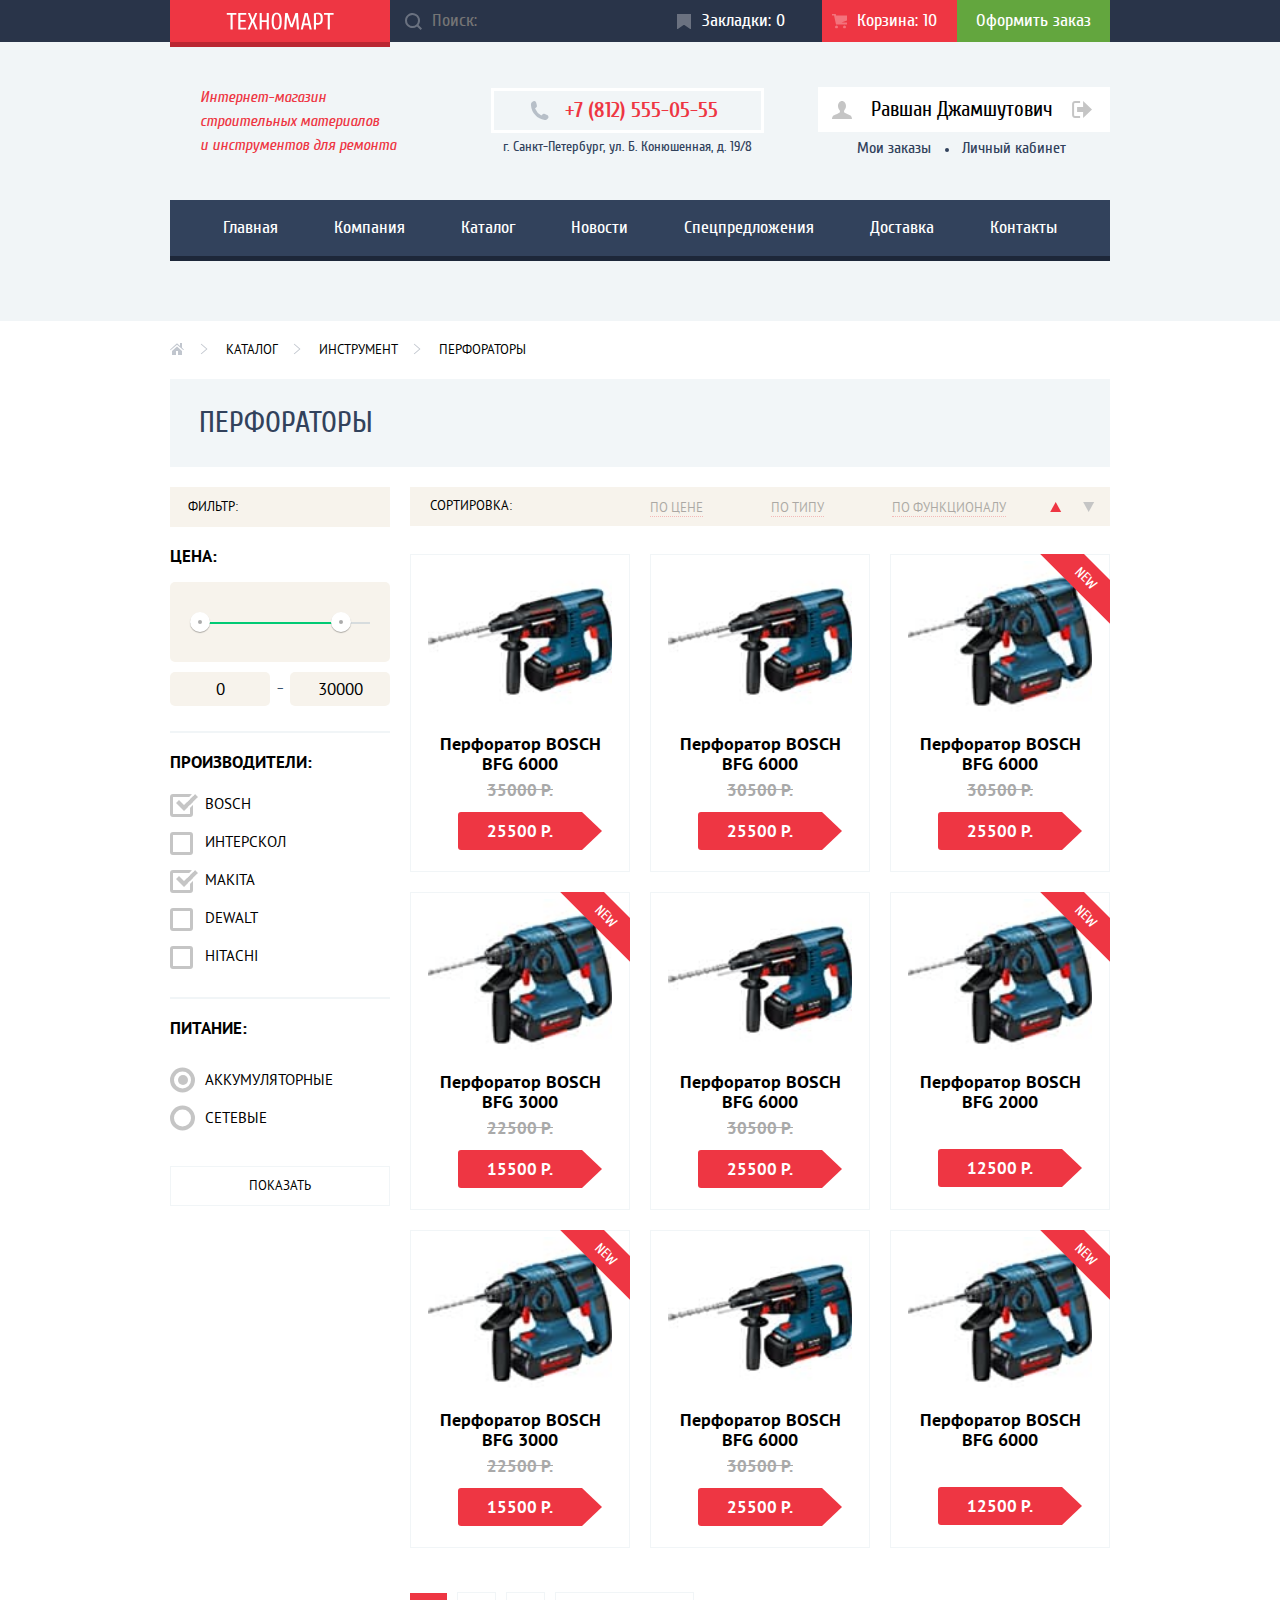
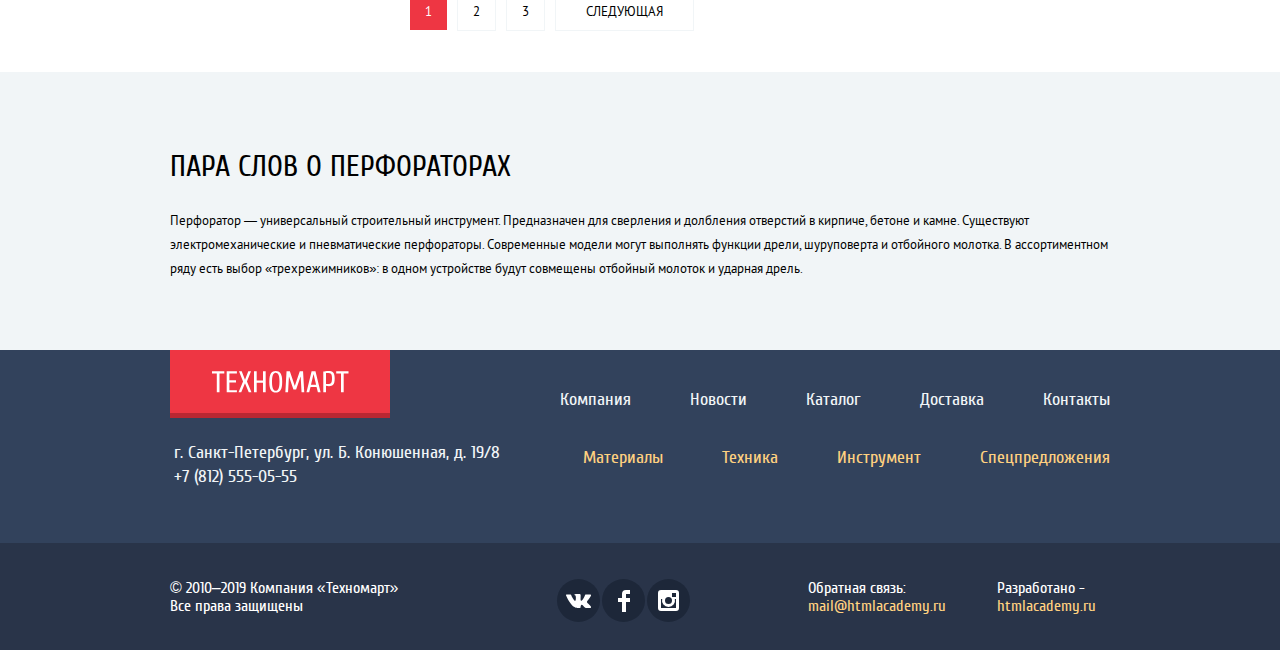
==== commit c93aa784: "Исправления PP #2" ====
--- a/catalog.html
+++ b/catalog.html
@@ -51,7 +51,8 @@
       <!-- Основное меню -->
       <div class="login catalog-login">
         <div class="user-links-wrapper">
-          <a class="authorized-user" href=""><svg class="authorized-user-icon" width="20" height="18" fill="none" xmlns="http://www.w3.org/2000/svg">
+          <a class="authorized-user" href=""><svg class="authorized-user-icon" width="20" height="18" fill="none"
+              xmlns="http://www.w3.org/2000/svg">
               <path
                 d="M17.9 14.2a22 22 0 0 1-5.2-2.4c-.7-.5-.8-1.6-.5-2.4A5.5 5.5 0 0 0 14 5C14 2.3 12.2 0 10 0S6 2.3 6 5c0 1.9.7 3.5 1.8 4.4.3.8.2 1.9-.5 2.4-1 .7-3 1.6-5.2 2.4C0 14.9 0 18 0 18h20s0-3.1-2.1-3.8z"
                 fill="#C5C5C5" /></svg>Равшан Джамшутович</a>
@@ -200,23 +201,20 @@
               <li class="product-sort-item">
                 <a class="product-sort-link" href="">По функционалу</a>
               </li>
-              <li class="product-sort-item">
-                <a class="product-sort-link product-sort-more sort-active" href="">
-                  <span class="visually-hidden">По возростанию</span>
-                  <svg width="12" height="10" fill="#C5C5C5">
-                    <path d=" M5.7 0l5.5 10H.2" /></svg>
-                </a>
-              </li>
-              <li class="product-sort-item">
-                <a class="product-sort-link product-sort-less" href="">
-                  <span class="visually-hidden">По убыванию</span>
-                  <svg width="12" height="10" viewBox="0 0 12 10" fill="#C5C5C5">
-                    <path d=" M5.66241 10L0.162415 0H11.1624" />
-                  </svg>
-
-                </a>
-              </li>
             </ul>
+            <div class="more-less-sort-wrapper">
+              <a class="product-sort-more sort-active" href="">
+                <span class="visually-hidden">По возростанию</span>
+                <svg width="12" height="10" fill="#C5C5C5">
+                  <path d=" M5.7 0l5.5 10H.2" /></svg>
+              </a>
+              <a class="product-sort-less" href="">
+                <span class="visually-hidden">По убыванию</span>
+                <svg width="12" height="10" viewBox="0 0 12 10" fill="#C5C5C5">
+                  <path d=" M5.66241 10L0.162415 0H11.1624" />
+                </svg>
+              </a>
+            </div>
           </section>
 
           <!-- Список товаров -->
@@ -289,7 +287,7 @@
                 </article>
               </li>
               <li class="products-item new">
-                <article class="product-card">
+                <article class="product-card non-sale-out">
                   <h3 class="product-card-title">Перфоратор BOSCH BFG 2000</h3>
                   <img class="product-img" src="img/popular-product-img-2.jpg" width="144" height="128"
                     alt="Товар перфоратор модели BOSCH BFG 6000">
@@ -327,7 +325,7 @@
                 </article>
               </li>
               <li class="products-item new">
-                <article class="product-card">
+                <article class="product-card non-sale-out">
                   <h3 class="product-card-title">Перфоратор BOSCH BFG 6000</h3>
                   <img class="product-img" src="img/popular-product-img-2.jpg" width="144" height="128"
                     alt="Товар перфоратор модели BOSCH BFG 6000">
--- a/css/style.css
+++ b/css/style.css
@@ -13,7 +13,7 @@
   --filter-active-grey: #b5b5b5;
   --basic-background: #f1f5f7;
   --alt-background: #293449;
-  --alt-background-dark: #161D29;
+  --alt-background-dark: #161d29;
   --title-background: #f9f5f0;
   --alt-title-background: #f2f6f8;
   --options-background: #f7f3ec;
@@ -353,8 +353,21 @@
   font-weight: 400;
   line-height: 24px;
   color: var(--white);
-  padding: 9px 28px 9px 40px;
-  position: relative;
+  padding: 9px 20px 9px 35px;
+  position: relative;
+}
+
+.marks-link {
+  padding: 9px 25px 9px 45px;
+  margin-right: 12px;
+}
+
+.cart-link {
+  padding: 9px 20px 9px 35px;
+}
+
+.checkout-link {
+  padding: 9px 20px 9px 35px;
 }
 
 .filled-cart {
@@ -372,12 +385,19 @@
   position: absolute;
   width: 15px;
   height: 15px;
-  left: 17px;
   top: 50%;
   transform: translateY(-50%);
   background-repeat: no-repeat;
   background-position: 0 0;
   opacity: 0.3;
+}
+
+.marks-link::before {
+  left: 20px;
+}
+
+.cart-link::before {
+  left: 10px;
 }
 
 .marks-link::before {
@@ -452,7 +472,7 @@
   line-height: 30px;
   color: var(--basic-red);
   border: var(--white) solid 3px;
-  padding: 7px 45px 8px 75px;
+  padding: 7px 43px 8px 71px;
   position: relative;
 }
 
@@ -461,18 +481,20 @@
   position: absolute;
   width: 19px;
   height: 19px;
-  left: 39px;
-  top: 50%;
-  transform: translateY(-50%);
+  left: 36px;
+  top: 10px;
   background-repeat: no-repeat;
   background-position: 0 0;
   background-image: url("../img/icon-phone.svg");
 }
 
 .header-adress {
+  display: block;
   font-size: 14px;
   font-weight: 400;
   line-height: 24px;
+  margin-top: 10px;
+  margin-bottom: 18px;
   color: var(--alt-grey);
 }
 
@@ -482,9 +504,9 @@
 
 .catalog-login {
   display: grid;
-  grid-template-rows: 1fr min-content;
-  position: relative;
-  margin: 1px 10px 20px;
+  grid-template-rows: 1fr 1fr;
+  position: relative;
+  margin: 2px 10px 0px 1px;
 }
 
 .login-link,
@@ -537,11 +559,11 @@
   position: relative;
 }
 
-.authorized-user:hover .authorized-user-icon path{
+.authorized-user:hover .authorized-user-icon path {
   fill: var(--basic-grey);
 }
 
-.authorized-user:active .authorized-user-icon path{
+.authorized-user:active .authorized-user-icon path {
   fill: var(--basic-greylight);
 }
 
@@ -565,7 +587,7 @@
 
 .orders-personal-list {
   display: flex;
-  margin: 0 auto;
+  margin: 4px auto;
   padding: 0;
 }
 
@@ -580,13 +602,13 @@
 
 .personal-list-item {
   position: relative;
+  padding-right: 5px;
 }
 
 .personal-list-item:not(:last-child)::after {
   content: "";
   position: absolute;
-  top: 50%;
-  transform: translateY(-50%);
+  top: 12px;
   right: 0;
   width: 4px;
   height: 4px;
@@ -771,17 +793,23 @@
   height: 100%;
 }
 
+.slide {
+  display: none;
+  background-repeat: no-repeat;
+  padding: 23px;
+  position: relative;
+}
+
 .slide:nth-child(1) {
   background-image: url("../img/slider-img-1.jpg");
-  background-repeat: no-repeat;
-  padding: 23px;
-  position: relative;
-}
-
-/* Скрыл для удобства */
+}
+
 .slide:nth-child(2) {
-  display: none;
   background-image: url("../img/slider-img-2.jpg");
+}
+
+.slide-active {
+  display: block;
 }
 
 .slide-title {
@@ -802,6 +830,32 @@
   padding: 5px 0;
 }
 
+.slider-controls {
+  position: absolute;
+  bottom: 34px;
+  left: 50%;
+  transform: translateX(-50%);
+  z-index: 20;
+  display: flex;
+  width: 30px;
+  justify-content: space-between;
+}
+
+.slider-controls-button {
+  padding: 0;
+  width: 10px;
+  height: 10px;
+  background-color: var(--white);
+  border: none;
+  border-radius: 50%;
+  cursor: pointer;
+}
+
+.slider-controls .current {
+  background-color: var(--basic-red);
+  border: 2px var(--white) solid;
+}
+
 .slide-button {
   position: absolute;
   bottom: 0;
@@ -840,8 +894,12 @@
 }
 
 /* SECTION: popular-products */
+.popular-products,
+.product-catalog {
+  font-family: "PT Sans", "Arial", sans-serif;
+}
+
 .popular-products {
-  font-family: "PT Sans", "Arial", sans-serif;
   padding-top: 60px;
 }
 
@@ -869,9 +927,13 @@
   flex-direction: column;
   text-align: center;
   border: 1px var(--basic-background) solid;
-  padding: 6px 18px 21px;
+  padding: 5px 17px 21px;
   min-height: 318px;
   position: relative;
+}
+
+.product-card.non-sale-out .product-card-price {
+  margin-top: 30px;
 }
 
 .popular-products-item:hover,
@@ -916,10 +978,10 @@
 
 .product-img {
   order: -1;
-  margin: auto;
+  margin: 0 auto;
   object-fit: contain;
   width: min-content;
-  height: min-content;
+  height: 164px;
 }
 
 .product-card-title {
@@ -928,6 +990,7 @@
   line-height: 20px;
   color: var(--black);
   margin: 0;
+  margin-top: 10px;
   margin-bottom: 7px;
 }
 
@@ -1021,7 +1084,7 @@
 .services-slogan {
   max-width: 400px;
   margin: 0;
-  margin-bottom: 77px;
+  margin-bottom: 70px;
 }
 
 .services-tabs-wrapper {
@@ -1037,7 +1100,7 @@
 
 .services-tab-link {
   min-width: 240px;
-  min-height: 59px;
+  min-height: 62px;
   border-top: 1px var(--tab-grey) solid;
   border-bottom: 1px var(--alt-background) solid;
 }
@@ -1052,7 +1115,6 @@
   background-image: url("../img/services-pattern.png");
 }
 
-/* Скрыл для удобства */
 .services-content-item {
   position: relative;
 }
@@ -1062,15 +1124,19 @@
   position: absolute;
   width: 468px;
   height: 261px;
-  top: 12px;
+  top: 18px;
   right: 1px;
   background-repeat: no-repeat;
   background-position: 0 0;
   background-image: url("../img/services-img-1.png");
 }
 
-.services-content-item:not(:nth-child(1)) {
+.services-content-item {
   display: none;
+}
+
+.tab-active {
+  display: block;
 }
 
 .services-main-title {
@@ -1096,7 +1162,7 @@
 
 .services-content-title {
   margin: 0;
-  margin-bottom: 20px;
+  margin-bottom: 26px;
 }
 
 .services-content-text {
@@ -1119,9 +1185,11 @@
 .services-tab-link:hover {
   background-color: var(--alt-background);
 }
-.services-tab-link:active {
+
+.tab-link-active {
   color: var(--alt-grey);
   background-color: var(--white);
+  border: none;
 }
 
 /* SECTION: about */
@@ -1325,6 +1393,7 @@
 .socials-list {
   display: flex;
   flex-wrap: wrap;
+  margin-left: 12px;
 }
 
 .socials-item {
@@ -1355,6 +1424,7 @@
 
 .feedback-madeby-wrapper {
   display: flex;
+  margin-right: 14px;
 }
 
 .feedback,
@@ -1452,12 +1522,6 @@
   gap: 20px;
 }
 
-.range-controls,
-.product-filter-title,
-.product-sort {
-  background-color: var(--options-background);
-}
-
 .product-filter-title {
   font-family: "PT Sans", "Arial", sans-serif;
   font-size: 13px;
@@ -1474,7 +1538,7 @@
   width: 220px;
 }
 
-.filter-fieldset  {
+.filter-fieldset {
   padding: 0;
   margin: 0;
   border: none;
@@ -1712,9 +1776,11 @@
 
 .product-sort {
   font-family: "PT Sans", "Arial", sans-serif;
-  display: flex;
+  /* display: flex;
   flex-wrap: wrap;
-  justify-content: space-between;
+  justify-content: space-between; */
+  display: grid;
+  grid-template-columns: 83px 1fr 50px;
   align-items: center;
   padding: 7px 10px 8px 20px;
 }
@@ -1731,6 +1797,8 @@
 .product-sort-list {
   display: flex;
   flex-wrap: wrap;
+  justify-content: flex-end;
+  margin-right: 44px;
 }
 
 .product-sort-link {
@@ -1741,7 +1809,7 @@
   text-transform: uppercase;
   opacity: 0.3;
   border-bottom: var(--basic-red) dotted 1px;
-  margin-left: 66px;
+  margin-left: 68px;
 }
 
 .product-sort-link:hover {
@@ -1755,19 +1823,17 @@
   border-bottom: none;
 }
 
+.more-less-sort-wrapper {
+  display: flex;
+  flex-wrap: wrap;
+  justify-content: space-between;
+  margin-right: 5px;
+}
+
 .product-sort-more,
 .product-sort-less {
   opacity: 1;
   border: none;
-}
-
-.product-sort-more {
-  margin-left: 46px;
-}
-
-.product-sort-less {
-  margin-left: 21px;
-  margin-right: 5px;
 }
 
 .product-sort-more:hover,
@@ -1798,11 +1864,18 @@
   grid-template-columns: 1fr 1fr 1fr;
   gap: 20px;
   margin-top: 28px;
+
+  /* display: flex;
+  flex-wrap: wrap;
+  justify-content: space-around;
+  gap: 20px;
+  margin-top: 20px; */
 }
 
 .products-item {
   position: relative;
   overflow: hidden;
+  width: 220px;
 }
 
 .pagination {
@@ -1862,6 +1935,10 @@
 /* MODALS */
 .modal {
   display: none;
+  position: absolute;
+  top: 30%;
+  left: 50%;
+  transform: translateX(-50%);
   color: var(--black);
   background-color: var(--white);
   background-position: 0 0;
@@ -1923,9 +2000,6 @@
 .modal-write-us {
   width: 620px;
   border-top: 7px var(--basic-red) solid;
-  top: 50%;
-  left: 50%;
-  transform: translateX(-50%);
 }
 
 .write-us-form {
@@ -1997,9 +2071,6 @@
 .modal-map {
   width: 943px;
   height: 447px;
-  top: 50%;
-  left: 50%;
-  transform: translateX(-50%);
   border-top: 7px var(--basic-red) solid;
 }
 
@@ -2007,9 +2078,6 @@
 
 .modal-cart {
   width: 620px;
-  top: 655px;
-  left: 50%;
-  transform: translateX(-50%);
   border-top: 7px var(--basic-red) solid;
 }
 
